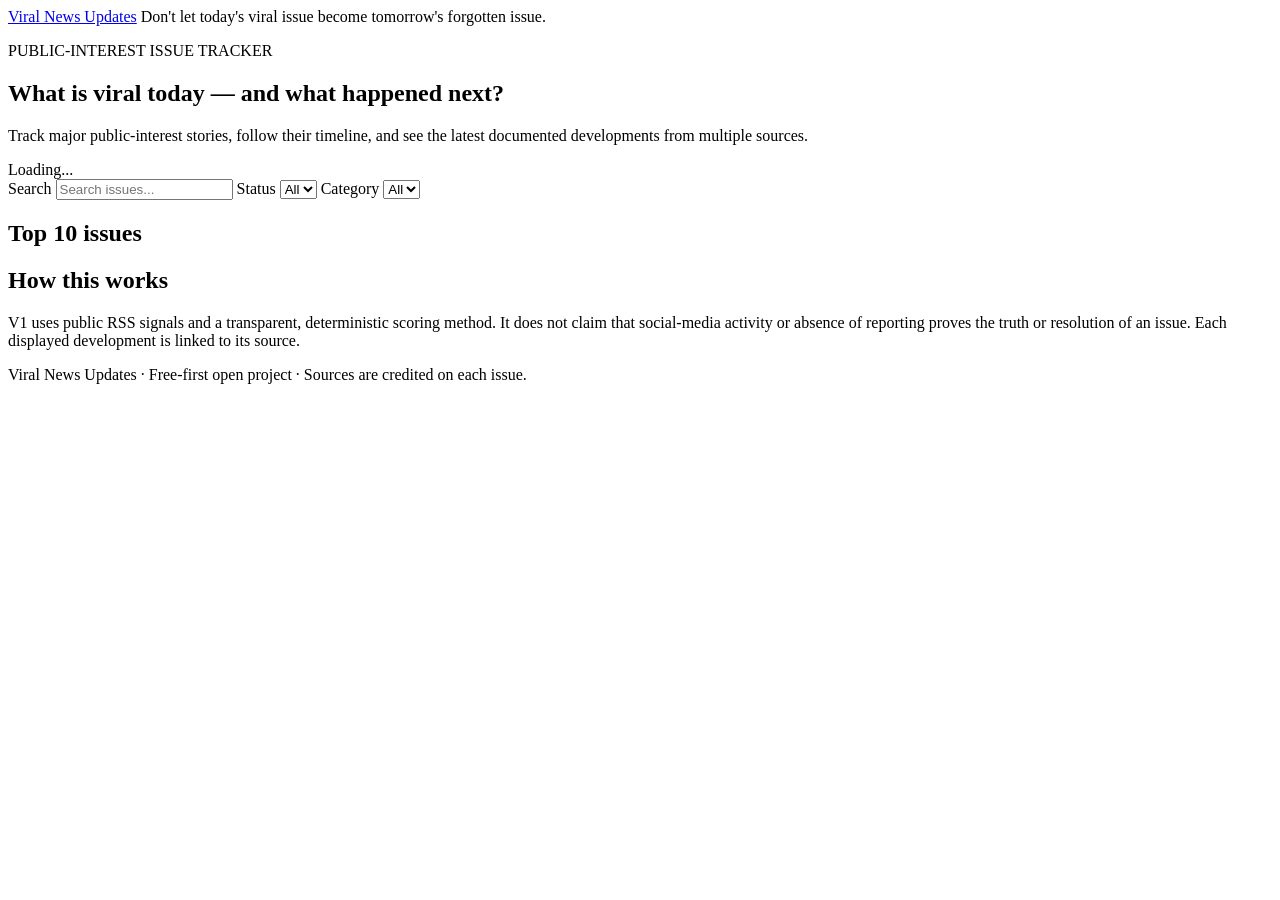
==== index.html @ a694a7da "feat: add free-first V1 index.html" ====
<!doctype html>
<html lang="en">
<head>
  <meta charset="utf-8">
  <meta name="viewport" content="width=device-width, initial-scale=1">
  <meta name="description" content="Viral News Updates — follow important stories beyond the viral moment.">
  <title>Viral News Updates</title>
  <link rel="stylesheet" href="styles.css">
</head>
<body>
  <header class="site-header">
    <div class="container header-inner">
      <a class="brand" href="./">Viral News Updates</a>
      <span class="tagline">Don't let today's viral issue become tomorrow's forgotten issue.</span>
    </div>
  </header>

  <main class="container">
    <section class="hero">
      <div>
        <p class="eyebrow">PUBLIC-INTEREST ISSUE TRACKER</p>
        <h1>What is viral today — and what happened next?</h1>
        <p class="hero-copy">Track major public-interest stories, follow their timeline, and see the latest documented developments from multiple sources.</p>
      </div>
      <div class="last-updated" id="last-updated">Loading...</div>
    </section>

    <section class="controls">
      <label>
        <span>Search</span>
        <input id="search" type="search" placeholder="Search issues...">
      </label>
      <label>
        <span>Status</span>
        <select id="status"><option value="">All</option></select>
      </label>
      <label>
        <span>Category</span>
        <select id="category"><option value="">All</option></select>
      </label>
    </section>

    <section>
      <div class="section-heading">
        <h2>Top 10 issues</h2>
        <span id="count"></span>
      </div>
      <div id="issues" class="issue-grid"></div>
    </section>

    <section class="method">
      <h2>How this works</h2>
      <p>V1 uses public RSS signals and a transparent, deterministic scoring method. It does not claim that social-media activity or absence of reporting proves the truth or resolution of an issue. Each displayed development is linked to its source.</p>
    </section>
  </main>

  <footer class="footer">
    <div class="container">Viral News Updates · Free-first open project · Sources are credited on each issue.</div>
  </footer>

  <script src="app.js"></script>
</body>
</html>
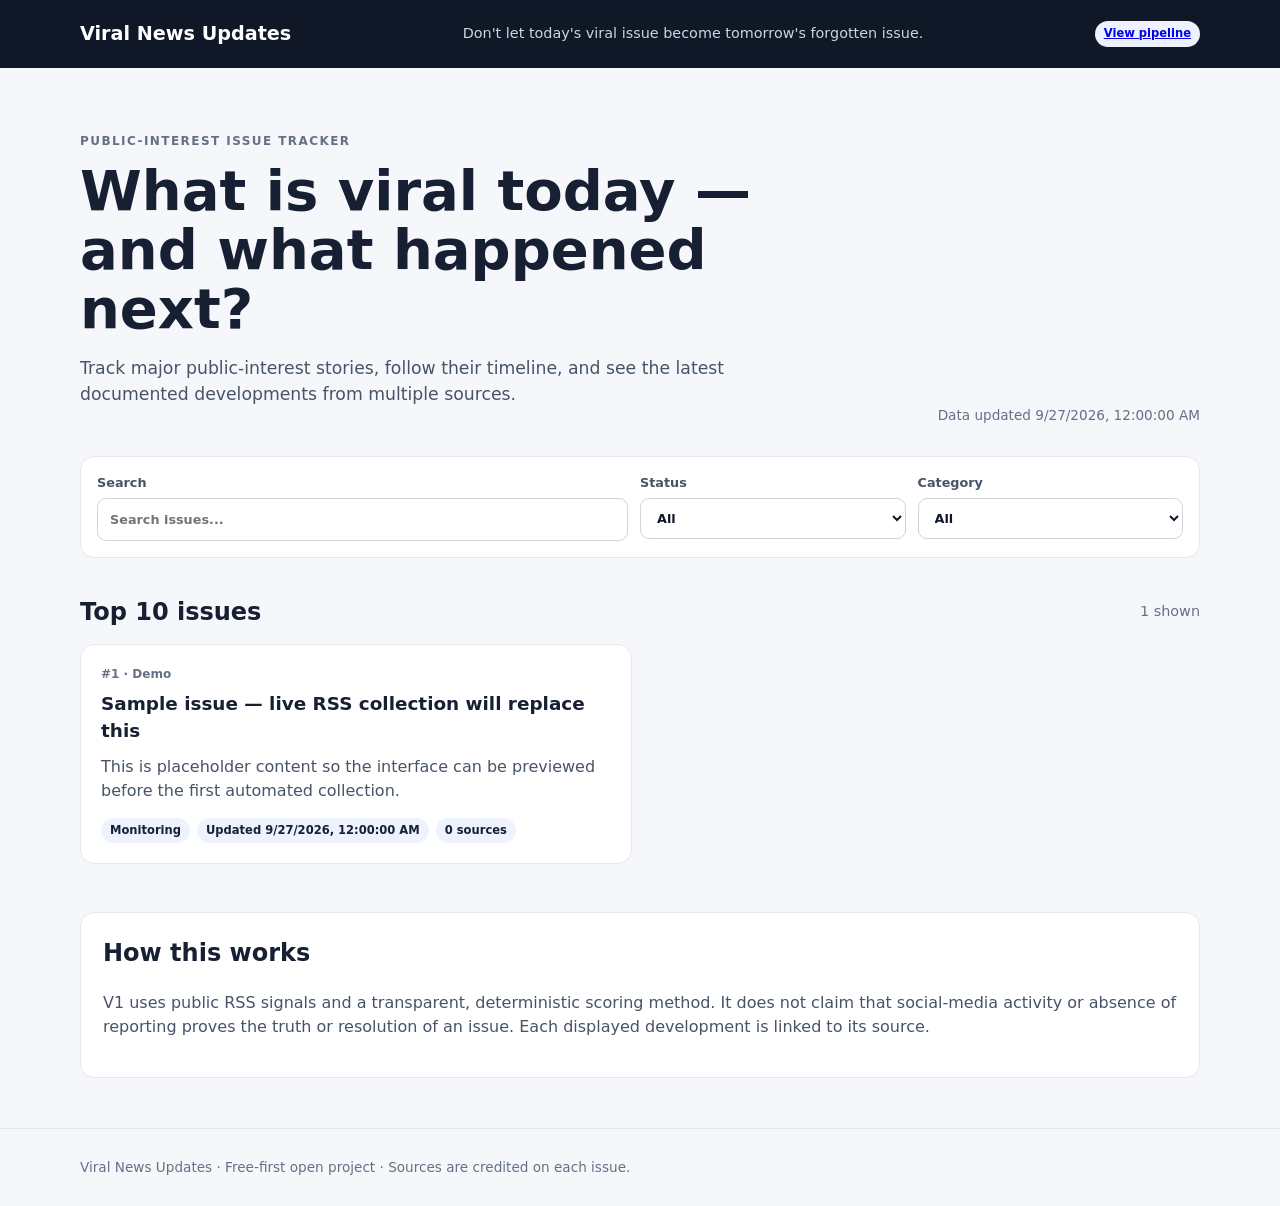
==== commit 00ac7e41: "feat: link public pipeline page" ====
--- a/index.html
+++ b/index.html
@@ -11,7 +11,7 @@
   <header class="site-header">
     <div class="container header-inner">
       <a class="brand" href="./">Viral News Updates</a>
-      <span class="tagline">Don't let today's viral issue become tomorrow's forgotten issue.</span>
+      <span class="tagline">Don't let today's viral issue become tomorrow's forgotten issue.</span><a class="pill" href="pipeline.html">View pipeline</a>
     </div>
   </header>
 
--- a/styles.css
+++ b/styles.css
@@ -0,0 +1,2 @@
+:root{font-family:Inter,system-ui,-apple-system,BlinkMacSystemFont,"Segoe UI",sans-serif;color:#172033;background:#f6f7fb;line-height:1.5}
+*{box-sizing:border-box}body{margin:0}.container{width:min(1120px,92%);margin:auto}.site-header{background:#101828;color:#fff}.header-inner{min-height:68px;display:flex;align-items:center;justify-content:space-between;gap:20px}.brand{color:#fff;text-decoration:none;font-size:1.2rem;font-weight:800}.tagline{font-size:.9rem;color:#cbd5e1}.hero{padding:52px 0 30px;display:flex;justify-content:space-between;gap:30px}.eyebrow{font-size:.75rem;font-weight:800;letter-spacing:.12em;color:#667085}.hero h1{font-size:clamp(2rem,5vw,3.5rem);line-height:1.05;max-width:760px;margin:8px 0 18px}.hero-copy{max-width:720px;color:#475467;font-size:1.08rem}.last-updated{align-self:flex-end;white-space:nowrap;color:#667085;font-size:.85rem}.controls{background:#fff;border:1px solid #e4e7ec;border-radius:14px;padding:16px;display:grid;grid-template-columns:2fr 1fr 1fr;gap:12px;margin-bottom:36px}.controls label{display:flex;flex-direction:column;gap:6px;font-size:.8rem;font-weight:700;color:#475467}.controls input,.controls select{padding:11px 12px;border:1px solid #d0d5dd;border-radius:9px;background:#fff;font:inherit;color:#101828}.section-heading{display:flex;justify-content:space-between;align-items:center;margin-bottom:14px}.section-heading h2{margin:0}.section-heading span{color:#667085;font-size:.9rem}.issue-grid{display:grid;grid-template-columns:repeat(2,1fr);gap:16px}.card{background:#fff;border:1px solid #e4e7ec;border-radius:14px;padding:20px;text-decoration:none;color:inherit;transition:transform .12s ease,box-shadow .12s ease}.card:hover{transform:translateY(-2px);box-shadow:0 8px 24px rgba(16,24,40,.08)}.rank{font-size:.75rem;color:#667085;font-weight:800}.card h3{margin:7px 0 10px;font-size:1.15rem}.card p{color:#475467;margin:0 0 15px}.meta{display:flex;flex-wrap:wrap;gap:7px}.pill{border-radius:999px;background:#eef2ff;padding:4px 9px;font-size:.72rem;font-weight:700}.method{margin:48px 0;padding:22px;background:#fff;border:1px solid #e4e7ec;border-radius:14px;color:#475467}.method h2{margin-top:0;color:#172033}.footer{margin-top:50px;padding:28px 0;border-top:1px solid #e4e7ec;color:#667085;font-size:.85rem}@media(max-width:720px){.hero{display:block}.last-updated{margin-top:15px}.controls,.issue-grid{grid-template-columns:1fr}.tagline{display:none}}
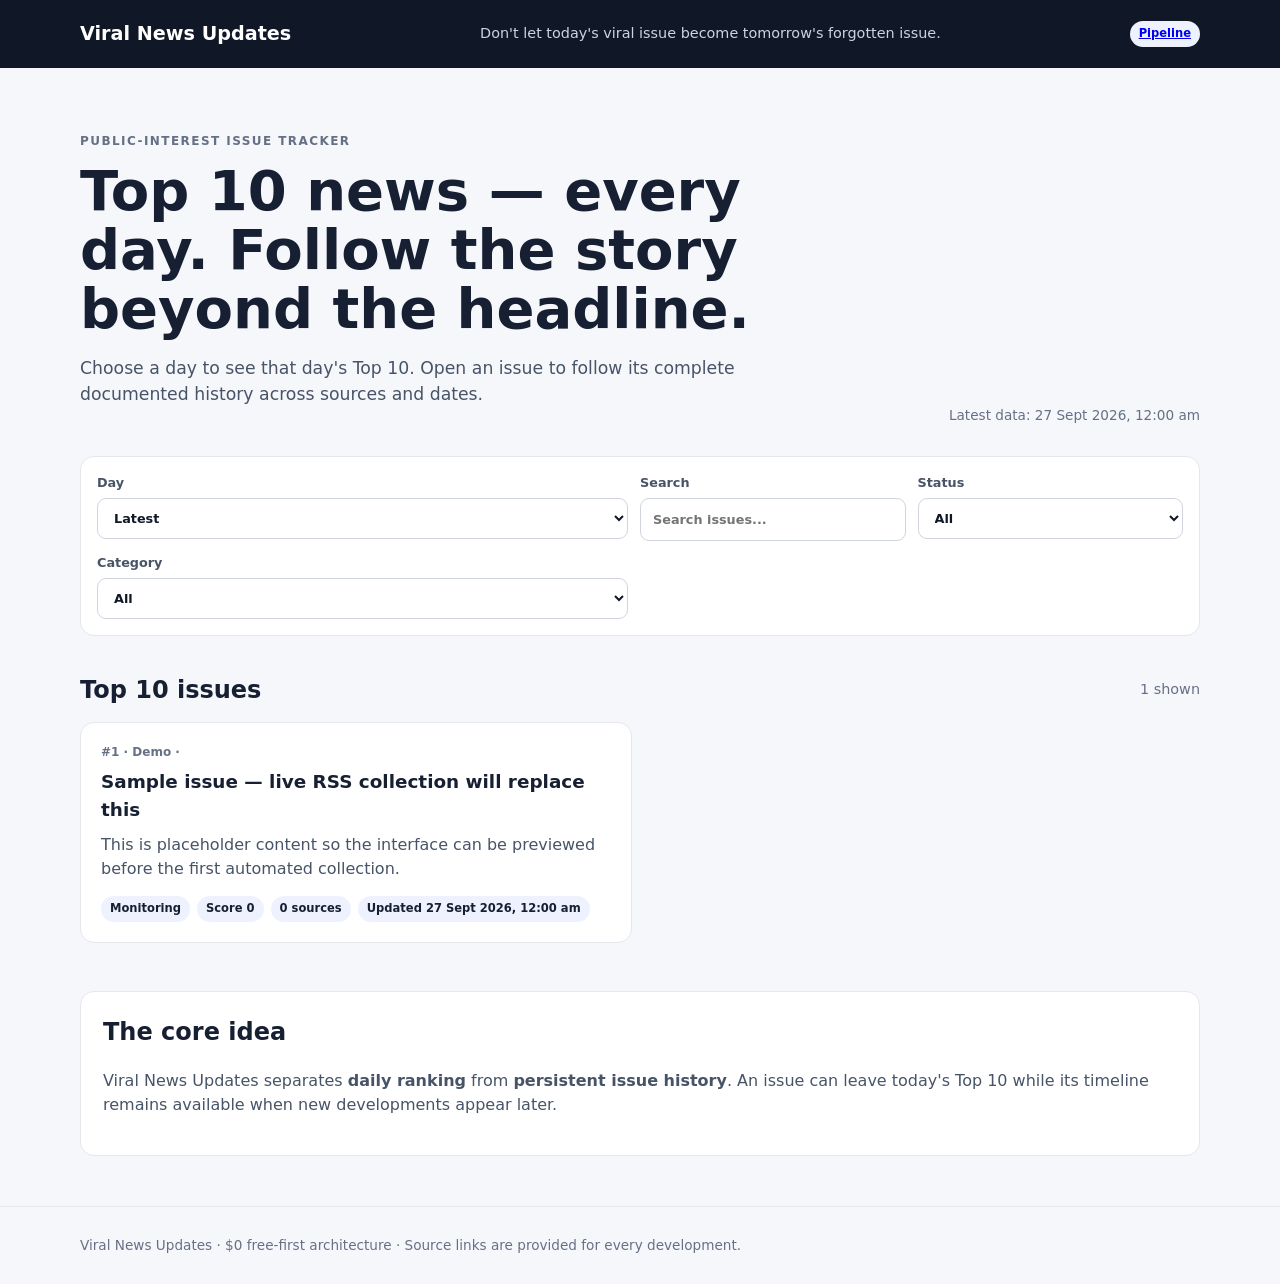
==== commit d46b74d8: "feat: redesign homepage for daily Top 10" ====
--- a/index.html
+++ b/index.html
@@ -1,63 +1 @@
-<!doctype html>
-<html lang="en">
-<head>
-  <meta charset="utf-8">
-  <meta name="viewport" content="width=device-width, initial-scale=1">
-  <meta name="description" content="Viral News Updates — follow important stories beyond the viral moment.">
-  <title>Viral News Updates</title>
-  <link rel="stylesheet" href="styles.css">
-</head>
-<body>
-  <header class="site-header">
-    <div class="container header-inner">
-      <a class="brand" href="./">Viral News Updates</a>
-      <span class="tagline">Don't let today's viral issue become tomorrow's forgotten issue.</span><a class="pill" href="pipeline.html">View pipeline</a>
-    </div>
-  </header>
-
-  <main class="container">
-    <section class="hero">
-      <div>
-        <p class="eyebrow">PUBLIC-INTEREST ISSUE TRACKER</p>
-        <h1>What is viral today — and what happened next?</h1>
-        <p class="hero-copy">Track major public-interest stories, follow their timeline, and see the latest documented developments from multiple sources.</p>
-      </div>
-      <div class="last-updated" id="last-updated">Loading...</div>
-    </section>
-
-    <section class="controls">
-      <label>
-        <span>Search</span>
-        <input id="search" type="search" placeholder="Search issues...">
-      </label>
-      <label>
-        <span>Status</span>
-        <select id="status"><option value="">All</option></select>
-      </label>
-      <label>
-        <span>Category</span>
-        <select id="category"><option value="">All</option></select>
-      </label>
-    </section>
-
-    <section>
-      <div class="section-heading">
-        <h2>Top 10 issues</h2>
-        <span id="count"></span>
-      </div>
-      <div id="issues" class="issue-grid"></div>
-    </section>
-
-    <section class="method">
-      <h2>How this works</h2>
-      <p>V1 uses public RSS signals and a transparent, deterministic scoring method. It does not claim that social-media activity or absence of reporting proves the truth or resolution of an issue. Each displayed development is linked to its source.</p>
-    </section>
-  </main>
-
-  <footer class="footer">
-    <div class="container">Viral News Updates · Free-first open project · Sources are credited on each issue.</div>
-  </footer>
-
-  <script src="app.js"></script>
-</body>
-</html>
+<!doctype html><html lang="en"><head><meta charset="utf-8"><meta name="viewport" content="width=device-width,initial-scale=1"><meta name="description" content="Viral News Updates"><title>Viral News Updates</title><link rel="stylesheet" href="styles.css"></head><body><header class="site-header"><div class="container header-inner"><a class="brand" href="./">Viral News Updates</a><span class="tagline">Don't let today's viral issue become tomorrow's forgotten issue.</span><a class="pill" href="pipeline.html">Pipeline</a></div></header><main class="container"><section class="hero"><div><p class="eyebrow">PUBLIC-INTEREST ISSUE TRACKER</p><h1>Top 10 news — every day. Follow the story beyond the headline.</h1><p class="hero-copy">Choose a day to see that day's Top 10. Open an issue to follow its complete documented history across sources and dates.</p></div><div class="last-updated" id="last-updated">Loading...</div></section><section class="controls"><label><span>Day</span><select id="day"><option value="">Latest</option></select></label><label><span>Search</span><input id="search" type="search" placeholder="Search issues..."></label><label><span>Status</span><select id="status"><option value="">All</option></select></label><label><span>Category</span><select id="category"><option value="">All</option></select></label></section><section><div class="section-heading"><h2>Top 10 issues</h2><span id="count"></span></div><div id="issues" class="issue-grid"></div></section><section class="method"><h2>The core idea</h2><p>Viral News Updates separates <strong>daily ranking</strong> from <strong>persistent issue history</strong>. An issue can leave today's Top 10 while its timeline remains available when new developments appear later.</p></section></main><footer class="footer"><div class="container">Viral News Updates · $0 free-first architecture · Source links are provided for every development.</div></footer><script src="app.js"></script></body></html>
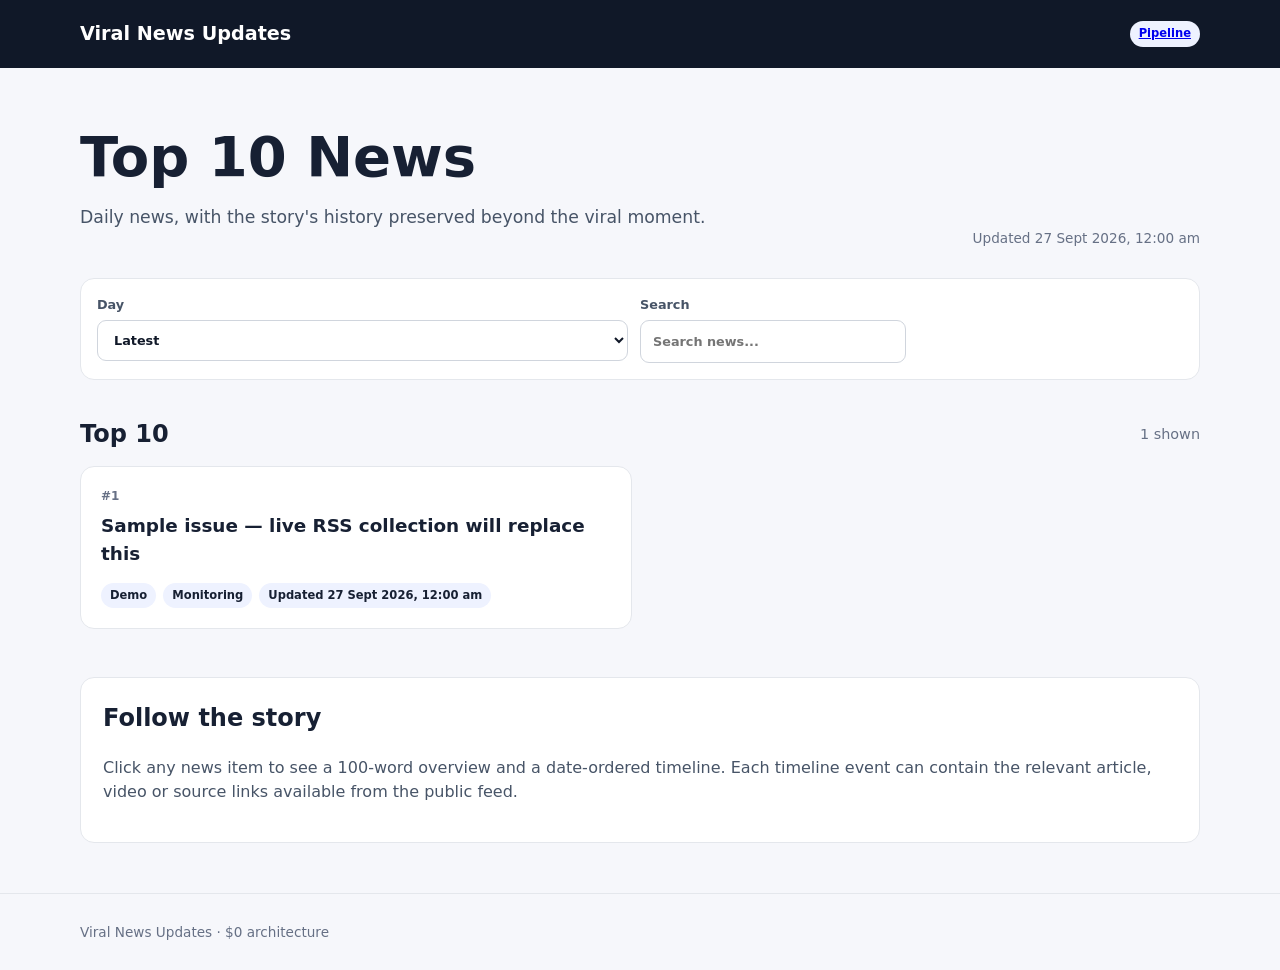
==== commit 36d8f031: "feat: simplify homepage around daily Top 10" ====
--- a/index.html
+++ b/index.html
@@ -1 +1 @@
-<!doctype html><html lang="en"><head><meta charset="utf-8"><meta name="viewport" content="width=device-width,initial-scale=1"><meta name="description" content="Viral News Updates"><title>Viral News Updates</title><link rel="stylesheet" href="styles.css"></head><body><header class="site-header"><div class="container header-inner"><a class="brand" href="./">Viral News Updates</a><span class="tagline">Don't let today's viral issue become tomorrow's forgotten issue.</span><a class="pill" href="pipeline.html">Pipeline</a></div></header><main class="container"><section class="hero"><div><p class="eyebrow">PUBLIC-INTEREST ISSUE TRACKER</p><h1>Top 10 news — every day. Follow the story beyond the headline.</h1><p class="hero-copy">Choose a day to see that day's Top 10. Open an issue to follow its complete documented history across sources and dates.</p></div><div class="last-updated" id="last-updated">Loading...</div></section><section class="controls"><label><span>Day</span><select id="day"><option value="">Latest</option></select></label><label><span>Search</span><input id="search" type="search" placeholder="Search issues..."></label><label><span>Status</span><select id="status"><option value="">All</option></select></label><label><span>Category</span><select id="category"><option value="">All</option></select></label></section><section><div class="section-heading"><h2>Top 10 issues</h2><span id="count"></span></div><div id="issues" class="issue-grid"></div></section><section class="method"><h2>The core idea</h2><p>Viral News Updates separates <strong>daily ranking</strong> from <strong>persistent issue history</strong>. An issue can leave today's Top 10 while its timeline remains available when new developments appear later.</p></section></main><footer class="footer"><div class="container">Viral News Updates · $0 free-first architecture · Source links are provided for every development.</div></footer><script src="app.js"></script></body></html>+<!doctype html><html lang="en"><head><meta charset="utf-8"><meta name="viewport" content="width=device-width,initial-scale=1"><title>Viral News Updates</title><link rel="stylesheet" href="styles.css"></head><body><header class="site-header"><div class="container header-inner"><a class="brand" href="./">Viral News Updates</a><a class="pill" href="pipeline.html">Pipeline</a></div></header><main class="container"><section class="hero"><div><h1>Top 10 News</h1><p class="hero-copy">Daily news, with the story's history preserved beyond the viral moment.</p></div><div class="last-updated" id="last-updated">Loading...</div></section><section class="controls"><label><span>Day</span><select id="day"><option value="">Latest</option></select></label><label><span>Search</span><input id="search" type="search" placeholder="Search news..."></label></section><section><div class="section-heading"><h2>Top 10</h2><span id="count"></span></div><div id="issues" class="issue-grid"></div></section><section class="method"><h2>Follow the story</h2><p>Click any news item to see a 100-word overview and a date-ordered timeline. Each timeline event can contain the relevant article, video or source links available from the public feed.</p></section></main><footer class="footer"><div class="container">Viral News Updates · $0 architecture</div></footer><script src="app.js"></script></body></html>
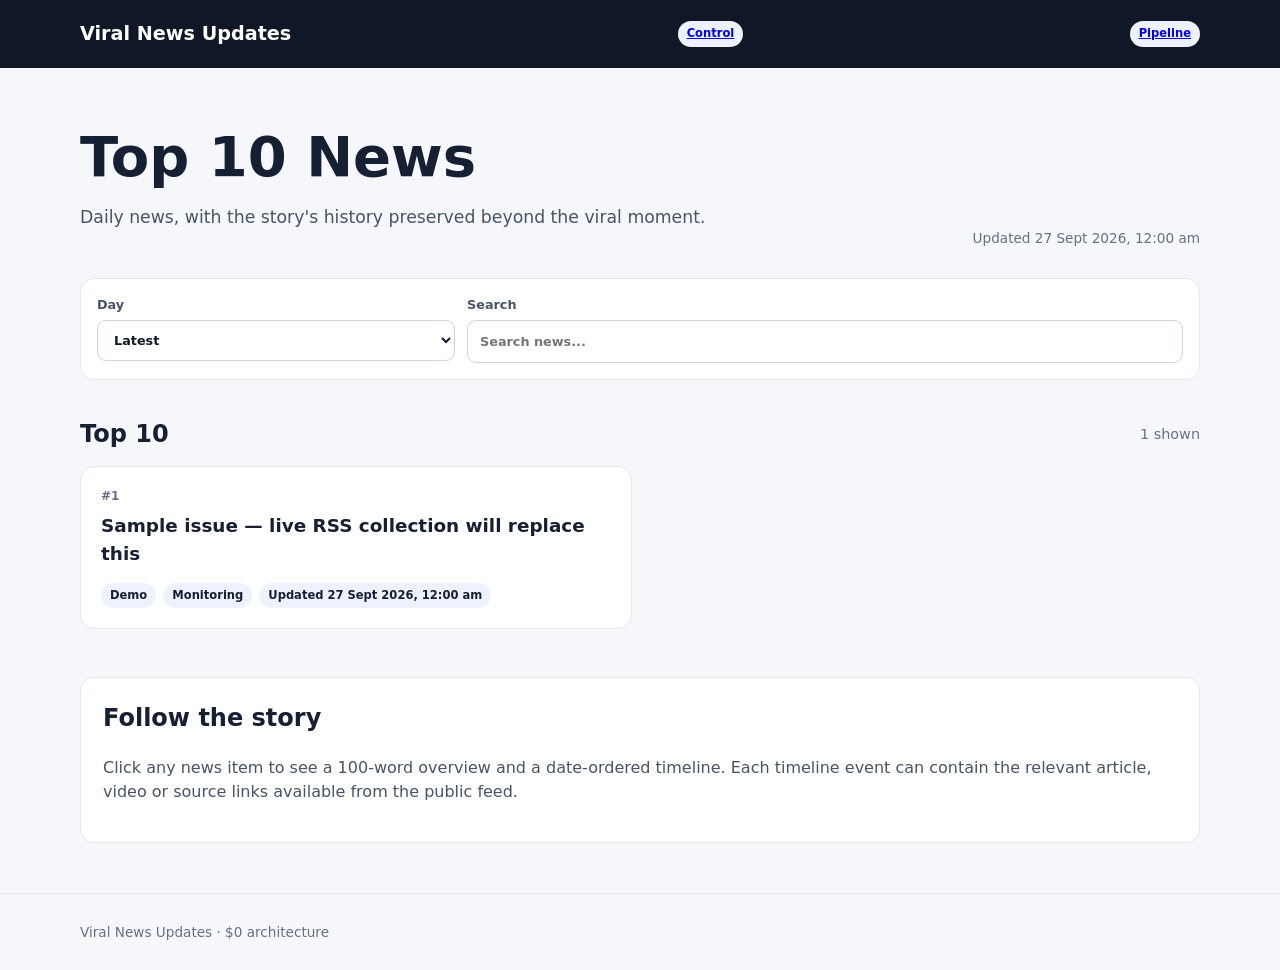
==== commit 38b9f737: "feat: link pipeline control center" ====
--- a/index.html
+++ b/index.html
@@ -1 +1 @@
-<!doctype html><html lang="en"><head><meta charset="utf-8"><meta name="viewport" content="width=device-width,initial-scale=1"><title>Viral News Updates</title><link rel="stylesheet" href="styles.css"></head><body><header class="site-header"><div class="container header-inner"><a class="brand" href="./">Viral News Updates</a><a class="pill" href="pipeline.html">Pipeline</a></div></header><main class="container"><section class="hero"><div><h1>Top 10 News</h1><p class="hero-copy">Daily news, with the story's history preserved beyond the viral moment.</p></div><div class="last-updated" id="last-updated">Loading...</div></section><section class="controls"><label><span>Day</span><select id="day"><option value="">Latest</option></select></label><label><span>Search</span><input id="search" type="search" placeholder="Search news..."></label></section><section><div class="section-heading"><h2>Top 10</h2><span id="count"></span></div><div id="issues" class="issue-grid"></div></section><section class="method"><h2>Follow the story</h2><p>Click any news item to see a 100-word overview and a date-ordered timeline. Each timeline event can contain the relevant article, video or source links available from the public feed.</p></section></main><footer class="footer"><div class="container">Viral News Updates · $0 architecture</div></footer><script src="app.js"></script></body></html>+<!doctype html><html lang="en"><head><meta charset="utf-8"><meta name="viewport" content="width=device-width,initial-scale=1"><title>Viral News Updates</title><link rel="stylesheet" href="styles.css"></head><body><header class="site-header"><div class="container header-inner"><a class="brand" href="./">Viral News Updates</a><a class="pill" href="control.html">Control</a><a class="pill" href="pipeline.html">Pipeline</a></div></header><main class="container"><section class="hero"><div><h1>Top 10 News</h1><p class="hero-copy">Daily news, with the story's history preserved beyond the viral moment.</p></div><div class="last-updated" id="last-updated">Loading...</div></section><section class="controls"><label><span>Day</span><select id="day"><option value="">Latest</option></select></label><label><span>Search</span><input id="search" type="search" placeholder="Search news..."></label></section><section><div class="section-heading"><h2>Top 10</h2><span id="count"></span></div><div id="issues" class="issue-grid"></div></section><section class="method"><h2>Follow the story</h2><p>Click any news item to see a 100-word overview and a date-ordered timeline. Each timeline event can contain the relevant article, video or source links available from the public feed.</p></section></main><footer class="footer"><div class="container">Viral News Updates · $0 architecture</div></footer><script src="app.js"></script></body></html>
--- a/styles.css
+++ b/styles.css
@@ -1,2 +1,2 @@
 :root{font-family:Inter,system-ui,-apple-system,BlinkMacSystemFont,"Segoe UI",sans-serif;color:#172033;background:#f6f7fb;line-height:1.5}
-*{box-sizing:border-box}body{margin:0}.container{width:min(1120px,92%);margin:auto}.site-header{background:#101828;color:#fff}.header-inner{min-height:68px;display:flex;align-items:center;justify-content:space-between;gap:20px}.brand{color:#fff;text-decoration:none;font-size:1.2rem;font-weight:800}.tagline{font-size:.9rem;color:#cbd5e1}.hero{padding:52px 0 30px;display:flex;justify-content:space-between;gap:30px}.eyebrow{font-size:.75rem;font-weight:800;letter-spacing:.12em;color:#667085}.hero h1{font-size:clamp(2rem,5vw,3.5rem);line-height:1.05;max-width:760px;margin:8px 0 18px}.hero-copy{max-width:720px;color:#475467;font-size:1.08rem}.last-updated{align-self:flex-end;white-space:nowrap;color:#667085;font-size:.85rem}.controls{background:#fff;border:1px solid #e4e7ec;border-radius:14px;padding:16px;display:grid;grid-template-columns:2fr 1fr 1fr;gap:12px;margin-bottom:36px}.controls label{display:flex;flex-direction:column;gap:6px;font-size:.8rem;font-weight:700;color:#475467}.controls input,.controls select{padding:11px 12px;border:1px solid #d0d5dd;border-radius:9px;background:#fff;font:inherit;color:#101828}.section-heading{display:flex;justify-content:space-between;align-items:center;margin-bottom:14px}.section-heading h2{margin:0}.section-heading span{color:#667085;font-size:.9rem}.issue-grid{display:grid;grid-template-columns:repeat(2,1fr);gap:16px}.card{background:#fff;border:1px solid #e4e7ec;border-radius:14px;padding:20px;text-decoration:none;color:inherit;transition:transform .12s ease,box-shadow .12s ease}.card:hover{transform:translateY(-2px);box-shadow:0 8px 24px rgba(16,24,40,.08)}.rank{font-size:.75rem;color:#667085;font-weight:800}.card h3{margin:7px 0 10px;font-size:1.15rem}.card p{color:#475467;margin:0 0 15px}.meta{display:flex;flex-wrap:wrap;gap:7px}.pill{border-radius:999px;background:#eef2ff;padding:4px 9px;font-size:.72rem;font-weight:700}.method{margin:48px 0;padding:22px;background:#fff;border:1px solid #e4e7ec;border-radius:14px;color:#475467}.method h2{margin-top:0;color:#172033}.footer{margin-top:50px;padding:28px 0;border-top:1px solid #e4e7ec;color:#667085;font-size:.85rem}@media(max-width:720px){.hero{display:block}.last-updated{margin-top:15px}.controls,.issue-grid{grid-template-columns:1fr}.tagline{display:none}}
+*{box-sizing:border-box}body{margin:0}.container{width:min(1120px,92%);margin:auto}.site-header{background:#101828;color:#fff}.header-inner{min-height:68px;display:flex;align-items:center;justify-content:space-between;gap:20px}.brand{color:#fff;text-decoration:none;font-size:1.2rem;font-weight:800}.tagline{font-size:.9rem;color:#cbd5e1}.hero{padding:52px 0 30px;display:flex;justify-content:space-between;gap:30px}.eyebrow{font-size:.75rem;font-weight:800;letter-spacing:.12em;color:#667085}.hero h1{font-size:clamp(2rem,5vw,3.5rem);line-height:1.05;max-width:760px;margin:8px 0 18px}.hero-copy{max-width:720px;color:#475467;font-size:1.08rem}.last-updated{align-self:flex-end;white-space:nowrap;color:#667085;font-size:.85rem}.controls{background:#fff;border:1px solid #e4e7ec;border-radius:14px;padding:16px;display:grid;grid-template-columns:1fr 2fr;gap:12px;margin-bottom:36px}.controls label{display:flex;flex-direction:column;gap:6px;font-size:.8rem;font-weight:700;color:#475467}.controls input,.controls select{padding:11px 12px;border:1px solid #d0d5dd;border-radius:9px;background:#fff;font:inherit;color:#101828}.section-heading{display:flex;justify-content:space-between;align-items:center;margin-bottom:14px}.section-heading h2{margin:0}.section-heading span{color:#667085;font-size:.9rem}.issue-grid{display:grid;grid-template-columns:repeat(2,1fr);gap:16px}.card{background:#fff;border:1px solid #e4e7ec;border-radius:14px;padding:20px;text-decoration:none;color:inherit;transition:transform .12s ease,box-shadow .12s ease}.card:hover{transform:translateY(-2px);box-shadow:0 8px 24px rgba(16,24,40,.08)}.rank{font-size:.75rem;color:#667085;font-weight:800}.card h3{margin:7px 0 10px;font-size:1.15rem}.card p{color:#475467;margin:0 0 15px}.meta{display:flex;flex-wrap:wrap;gap:7px}.pill{border-radius:999px;background:#eef2ff;padding:4px 9px;font-size:.72rem;font-weight:700}.method{margin:48px 0;padding:22px;background:#fff;border:1px solid #e4e7ec;border-radius:14px;color:#475467}.method h2{margin-top:0;color:#172033}.footer{margin-top:50px;padding:28px 0;border-top:1px solid #e4e7ec;color:#667085;font-size:.85rem}@media(max-width:720px){.hero{display:block}.last-updated{margin-top:15px}.controls,.issue-grid{grid-template-columns:1fr}.tagline{display:none}}
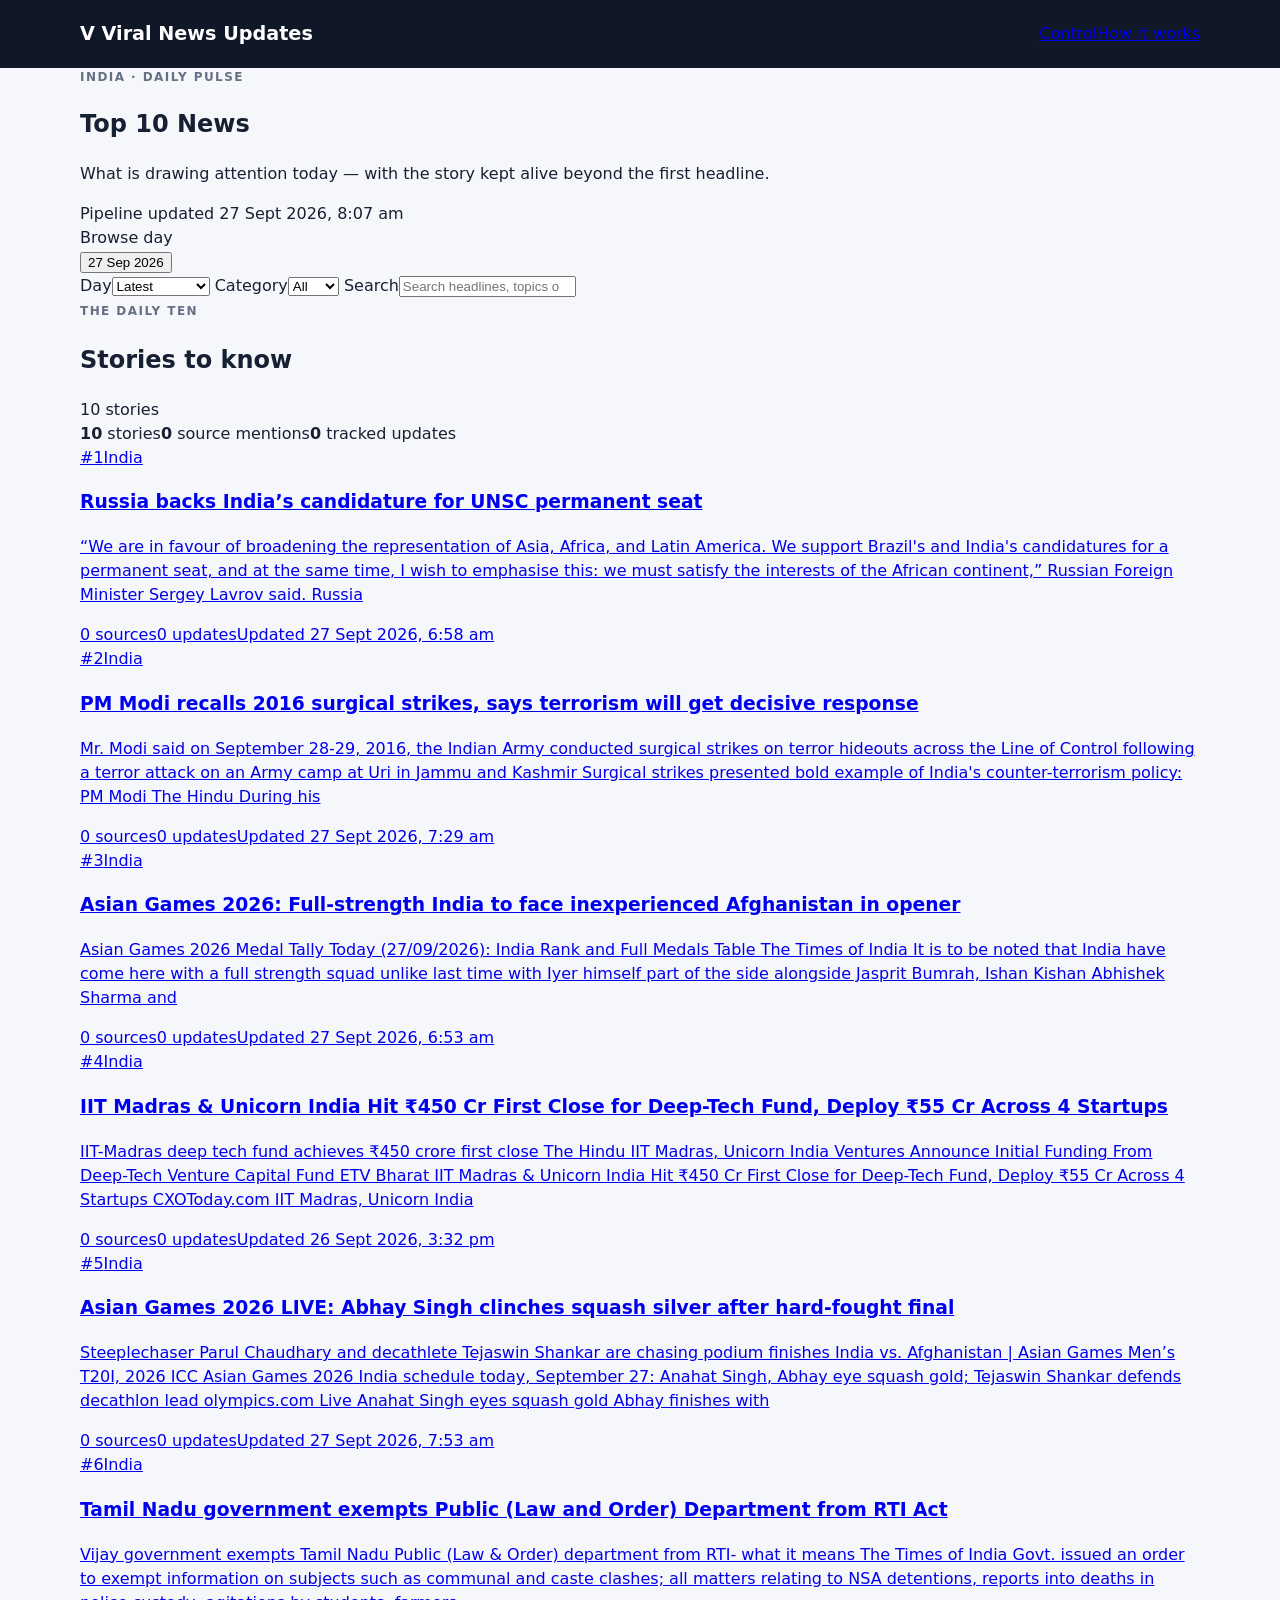
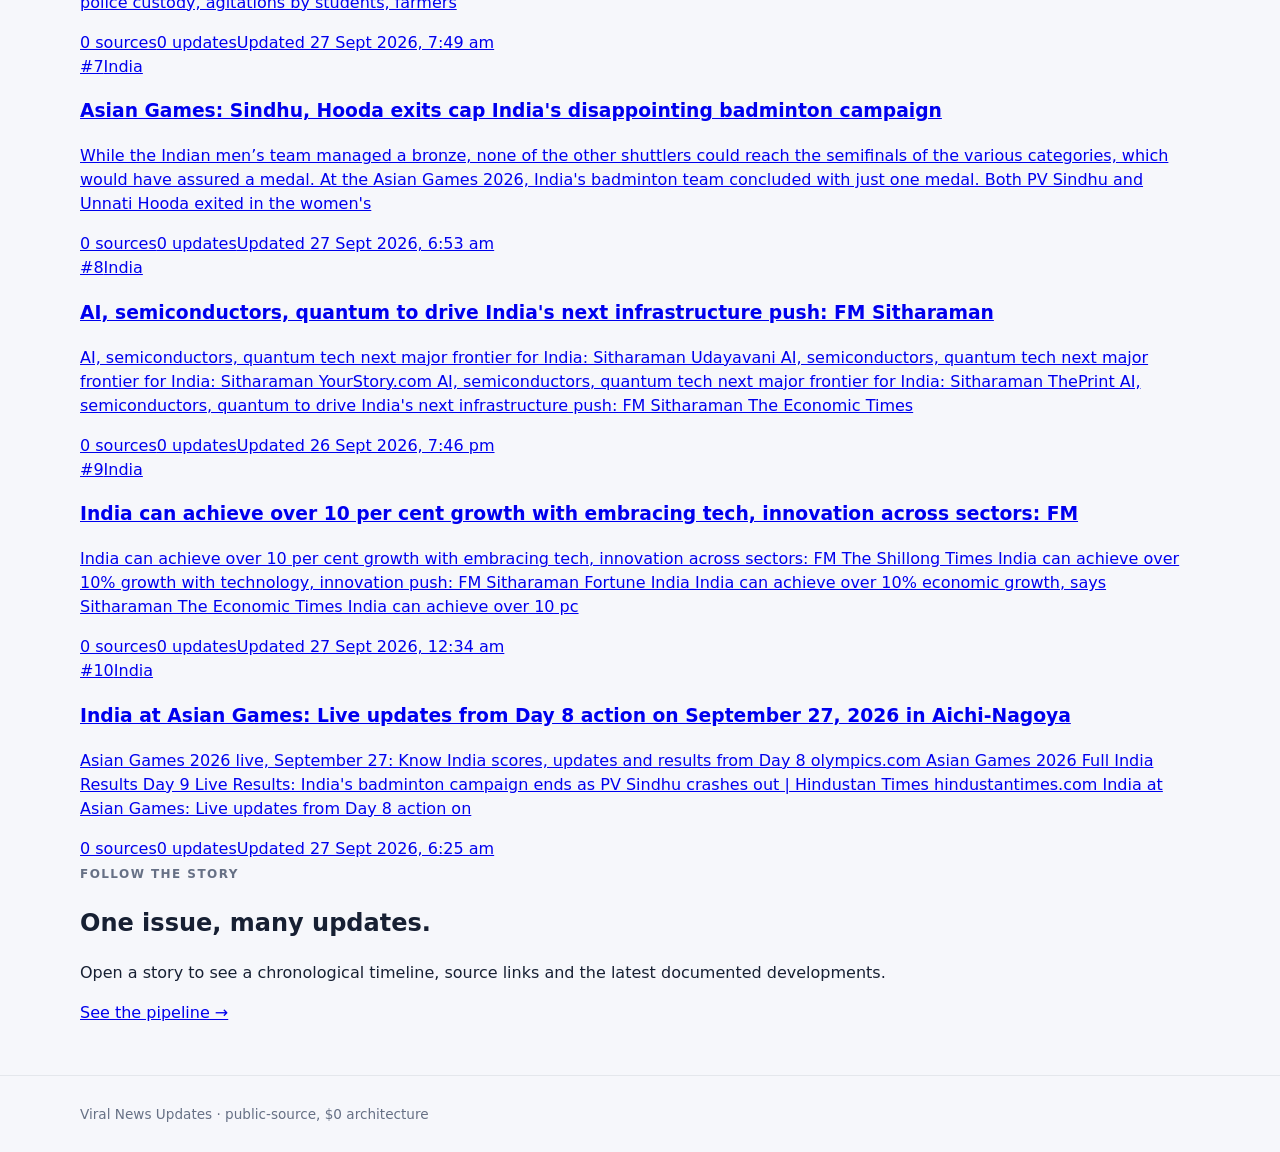
==== commit 243c9fbe: "feat: redesign Top 10 homepage" ====
--- a/index.html
+++ b/index.html
@@ -1 +1,59 @@
-<!doctype html><html lang="en"><head><meta charset="utf-8"><meta name="viewport" content="width=device-width,initial-scale=1"><title>Viral News Updates</title><link rel="stylesheet" href="styles.css"></head><body><header class="site-header"><div class="container header-inner"><a class="brand" href="./">Viral News Updates</a><a class="pill" href="control.html">Control</a><a class="pill" href="pipeline.html">Pipeline</a></div></header><main class="container"><section class="hero"><div><h1>Top 10 News</h1><p class="hero-copy">Daily news, with the story's history preserved beyond the viral moment.</p></div><div class="last-updated" id="last-updated">Loading...</div></section><section class="controls"><label><span>Day</span><select id="day"><option value="">Latest</option></select></label><label><span>Search</span><input id="search" type="search" placeholder="Search news..."></label></section><section><div class="section-heading"><h2>Top 10</h2><span id="count"></span></div><div id="issues" class="issue-grid"></div></section><section class="method"><h2>Follow the story</h2><p>Click any news item to see a 100-word overview and a date-ordered timeline. Each timeline event can contain the relevant article, video or source links available from the public feed.</p></section></main><footer class="footer"><div class="container">Viral News Updates · $0 architecture</div></footer><script src="app.js"></script></body></html>+<!doctype html>
+<html lang="en">
+<head>
+<meta charset="utf-8">
+<meta name="viewport" content="width=device-width,initial-scale=1">
+<title>Viral News Updates</title>
+<link rel="stylesheet" href="styles.css">
+</head>
+<body>
+<header class="site-header">
+  <div class="container header-inner">
+    <a class="brand" href="./"><span class="brand-mark">V</span> Viral News Updates</a>
+    <nav class="nav-links"><a href="control.html">Control</a><a href="pipeline.html">How it works</a></nav>
+  </div>
+</header>
+
+<main class="container">
+  <section class="masthead">
+    <div>
+      <div class="eyebrow">INDIA · DAILY PULSE</div>
+      <h1>Top 10 News</h1>
+      <p>What is drawing attention today — with the story kept alive beyond the first headline.</p>
+    </div>
+    <div class="updated-card"><span class="live-dot"></span><span id="last-updated">Loading...</span></div>
+  </section>
+
+  <section class="date-rail">
+    <div class="rail-label">Browse day</div>
+    <div id="day-chips" class="day-chips"></div>
+  </section>
+
+  <section class="controls-panel">
+    <label><span>Day</span><select id="day"><option value="">Latest</option></select></label>
+    <label><span>Category</span><select id="category"></select></label>
+    <label class="search-field"><span>Search</span><input id="search" type="search" placeholder="Search headlines, topics or categories..."></label>
+  </section>
+
+  <section class="section-head">
+    <div><span class="eyebrow">THE DAILY TEN</span><h2>Stories to know</h2></div>
+    <div id="count" class="count-label"></div>
+  </section>
+
+  <div id="coverage" class="coverage-bar"></div>
+  <section id="issues" class="news-grid"></section>
+
+  <section class="follow-banner">
+    <div>
+      <span class="eyebrow">FOLLOW THE STORY</span>
+      <h2>One issue, many updates.</h2>
+      <p>Open a story to see a chronological timeline, source links and the latest documented developments.</p>
+    </div>
+    <a href="pipeline.html" class="text-link">See the pipeline →</a>
+  </section>
+</main>
+
+<footer class="footer"><div class="container">Viral News Updates · public-source, $0 architecture</div></footer>
+<script src="app.js"></script>
+</body>
+</html>
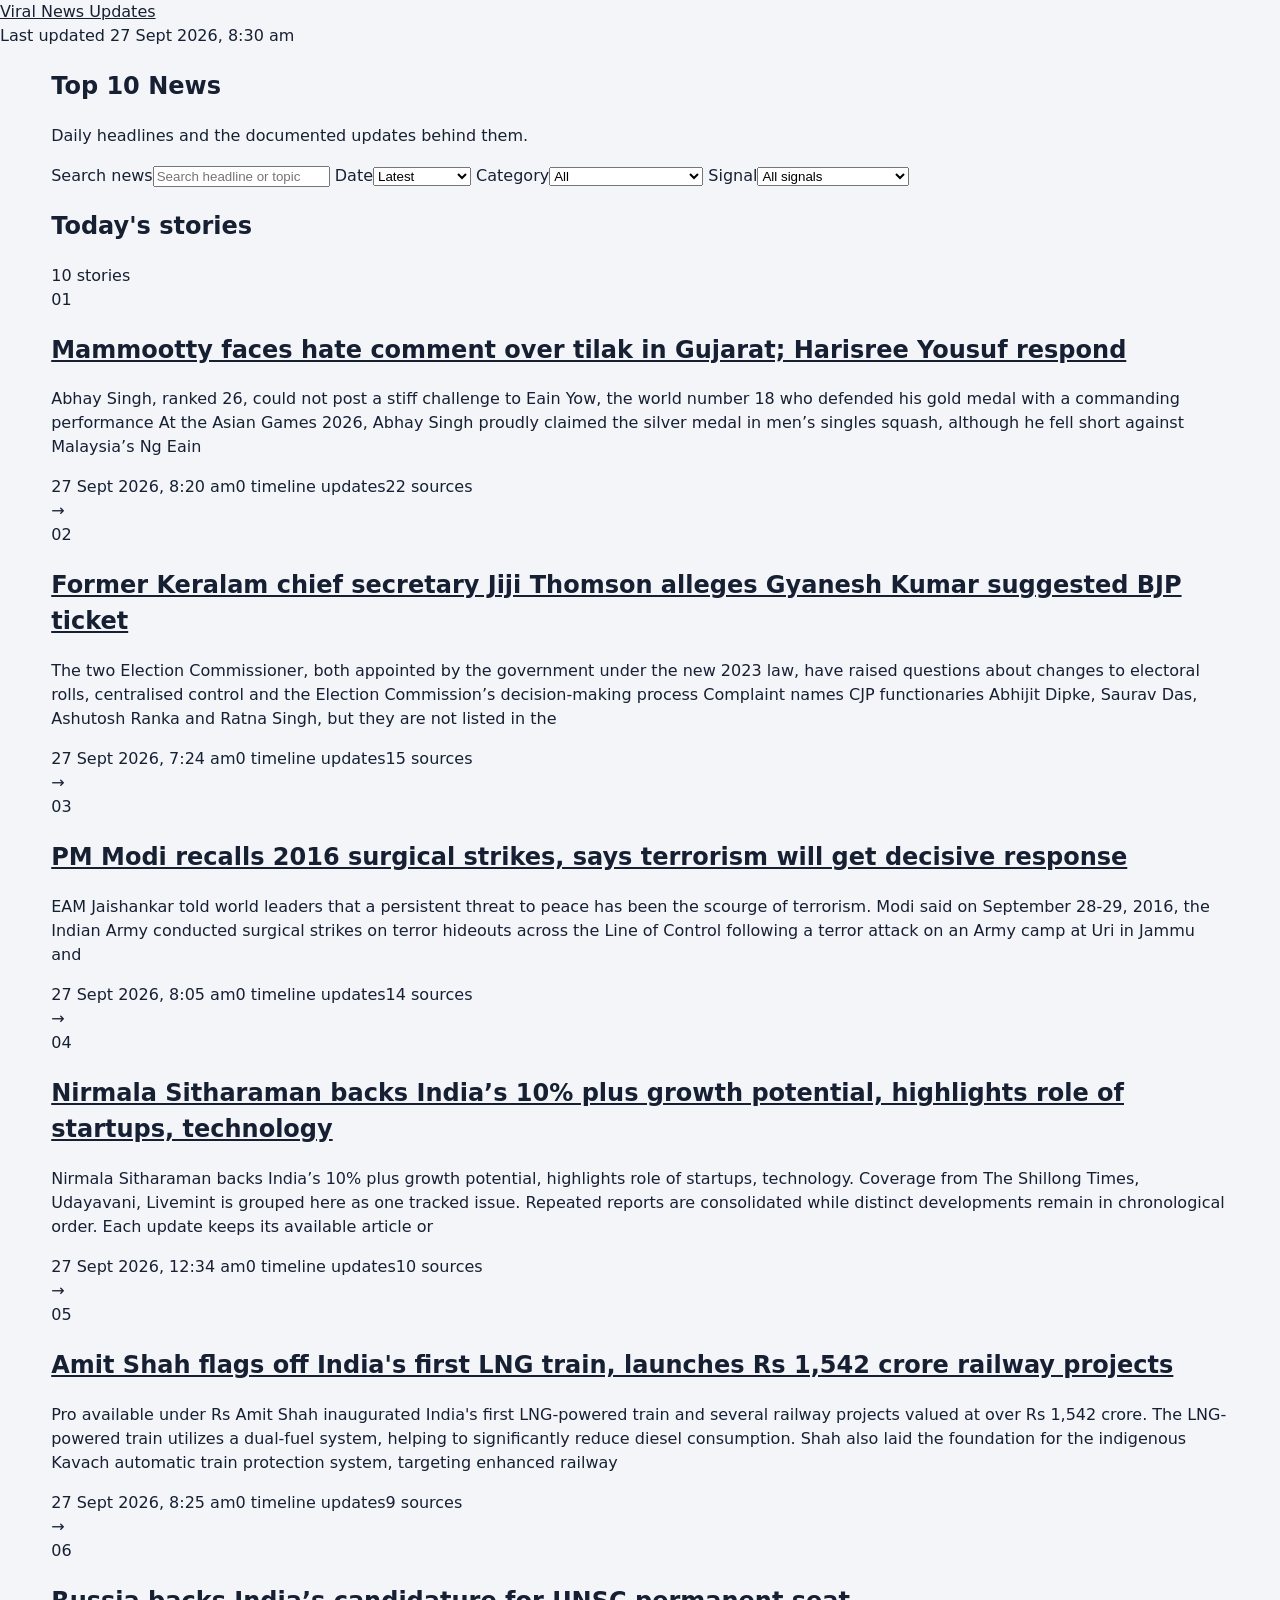
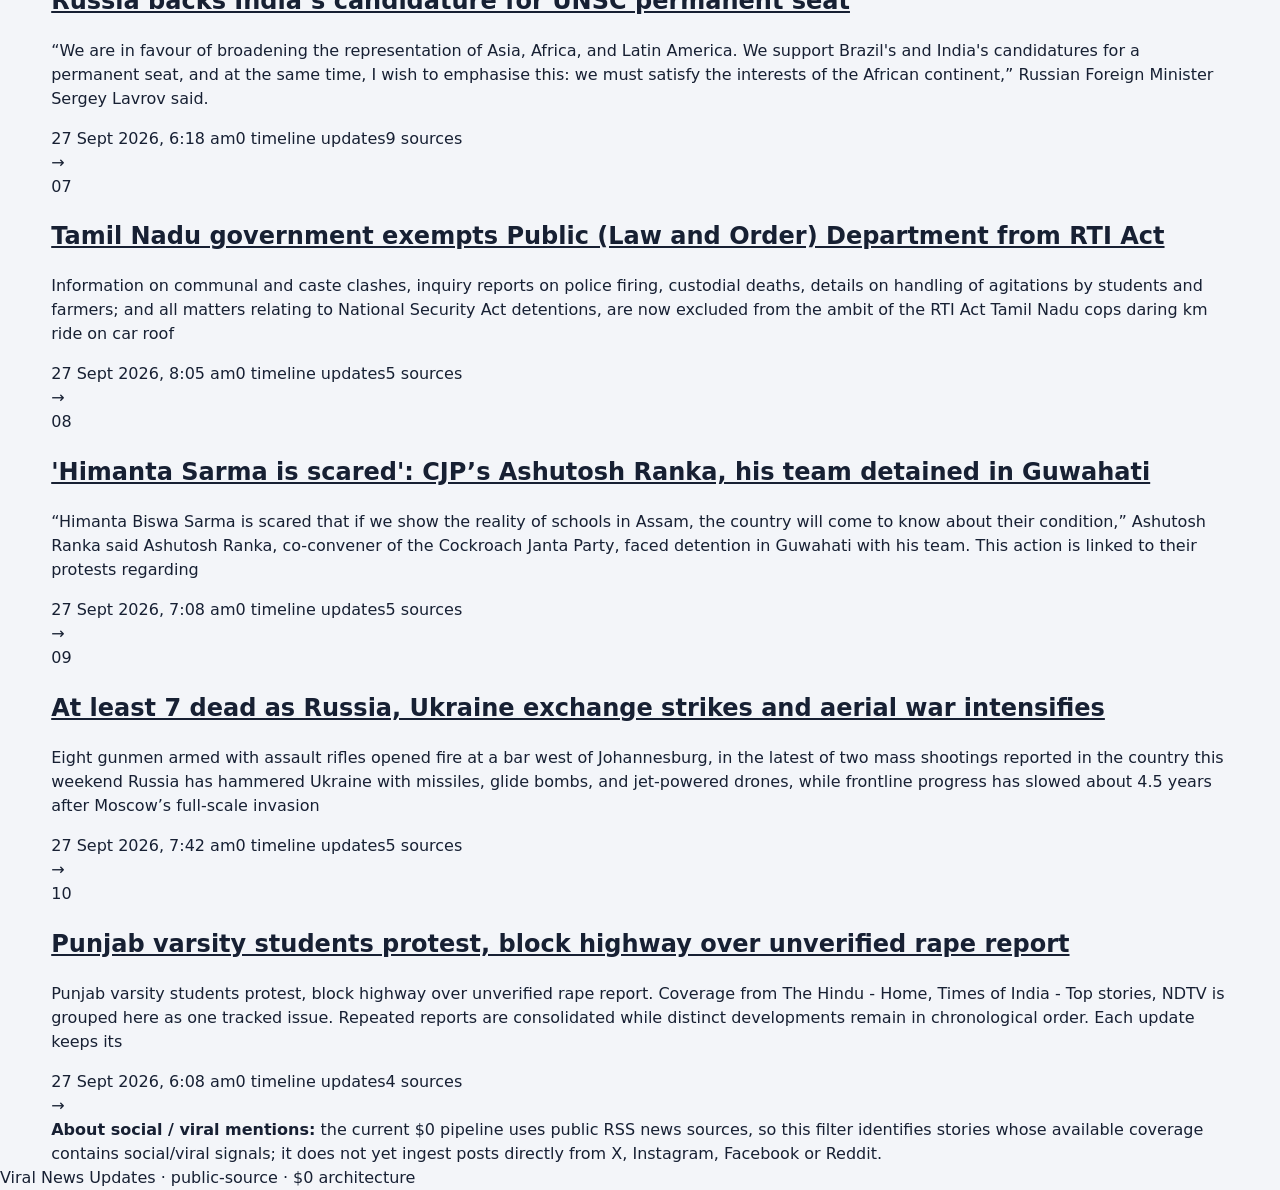
==== commit 377e95f5: "feat: simplify Top 10 homepage" ====
--- a/index.html
+++ b/index.html
@@ -1,59 +1,15 @@
-<!doctype html>
-<html lang="en">
-<head>
-<meta charset="utf-8">
-<meta name="viewport" content="width=device-width,initial-scale=1">
-<title>Viral News Updates</title>
-<link rel="stylesheet" href="styles.css">
-</head>
-<body>
-<header class="site-header">
-  <div class="container header-inner">
-    <a class="brand" href="./"><span class="brand-mark">V</span> Viral News Updates</a>
-    <nav class="nav-links"><a href="control.html">Control</a><a href="pipeline.html">How it works</a></nav>
-  </div>
-</header>
-
+<!doctype html><html lang="en"><head><meta charset="utf-8"><meta name="viewport" content="width=device-width,initial-scale=1"><title>Viral News Updates</title><link rel="stylesheet" href="styles.css"></head><body>
+<header class="simple-header"><a href="./">Viral News Updates</a><div id="last-updated">Loading...</div></header>
 <main class="container">
-  <section class="masthead">
-    <div>
-      <div class="eyebrow">INDIA · DAILY PULSE</div>
-      <h1>Top 10 News</h1>
-      <p>What is drawing attention today — with the story kept alive beyond the first headline.</p>
-    </div>
-    <div class="updated-card"><span class="live-dot"></span><span id="last-updated">Loading...</span></div>
-  </section>
-
-  <section class="date-rail">
-    <div class="rail-label">Browse day</div>
-    <div id="day-chips" class="day-chips"></div>
-  </section>
-
-  <section class="controls-panel">
-    <label><span>Day</span><select id="day"><option value="">Latest</option></select></label>
-    <label><span>Category</span><select id="category"></select></label>
-    <label class="search-field"><span>Search</span><input id="search" type="search" placeholder="Search headlines, topics or categories..."></label>
-  </section>
-
-  <section class="section-head">
-    <div><span class="eyebrow">THE DAILY TEN</span><h2>Stories to know</h2></div>
-    <div id="count" class="count-label"></div>
-  </section>
-
-  <div id="coverage" class="coverage-bar"></div>
-  <section id="issues" class="news-grid"></section>
-
-  <section class="follow-banner">
-    <div>
-      <span class="eyebrow">FOLLOW THE STORY</span>
-      <h2>One issue, many updates.</h2>
-      <p>Open a story to see a chronological timeline, source links and the latest documented developments.</p>
-    </div>
-    <a href="pipeline.html" class="text-link">See the pipeline →</a>
-  </section>
+<section class="page-intro"><h1>Top 10 News</h1><p>Daily headlines and the documented updates behind them.</p></section>
+<section class="filters">
+<label><span>Search news</span><input id="search" type="search" placeholder="Search headline or topic"></label>
+<label><span>Date</span><select id="day"><option value="">Latest</option></select></label>
+<label><span>Category</span><select id="category"></select></label>
+<label><span>Signal</span><select id="signal"><option value="All">All signals</option><option value="Social / viral mentions">Social / viral mentions</option><option value="News coverage">News coverage</option></select></label>
+</section>
+<div class="list-head"><h2>Today's stories</h2><span id="count"></span></div>
+<section id="issues" class="news-list"></section>
+<section class="note"><strong>About social / viral mentions:</strong> the current $0 pipeline uses public RSS news sources, so this filter identifies stories whose available coverage contains social/viral signals; it does not yet ingest posts directly from X, Instagram, Facebook or Reddit.</section>
 </main>
-
-<footer class="footer"><div class="container">Viral News Updates · public-source, $0 architecture</div></footer>
-<script src="app.js"></script>
-</body>
-</html>+<footer>Viral News Updates · public-source · $0 architecture</footer><script src="app.js"></script></body></html>
--- a/styles.css
+++ b/styles.css
@@ -1,2 +1,38 @@
-:root{font-family:Inter,system-ui,-apple-system,BlinkMacSystemFont,"Segoe UI",sans-serif;color:#172033;background:#f6f7fb;line-height:1.5}
-*{box-sizing:border-box}body{margin:0}.container{width:min(1120px,92%);margin:auto}.site-header{background:#101828;color:#fff}.header-inner{min-height:68px;display:flex;align-items:center;justify-content:space-between;gap:20px}.brand{color:#fff;text-decoration:none;font-size:1.2rem;font-weight:800}.tagline{font-size:.9rem;color:#cbd5e1}.hero{padding:52px 0 30px;display:flex;justify-content:space-between;gap:30px}.eyebrow{font-size:.75rem;font-weight:800;letter-spacing:.12em;color:#667085}.hero h1{font-size:clamp(2rem,5vw,3.5rem);line-height:1.05;max-width:760px;margin:8px 0 18px}.hero-copy{max-width:720px;color:#475467;font-size:1.08rem}.last-updated{align-self:flex-end;white-space:nowrap;color:#667085;font-size:.85rem}.controls{background:#fff;border:1px solid #e4e7ec;border-radius:14px;padding:16px;display:grid;grid-template-columns:1fr 2fr;gap:12px;margin-bottom:36px}.controls label{display:flex;flex-direction:column;gap:6px;font-size:.8rem;font-weight:700;color:#475467}.controls input,.controls select{padding:11px 12px;border:1px solid #d0d5dd;border-radius:9px;background:#fff;font:inherit;color:#101828}.section-heading{display:flex;justify-content:space-between;align-items:center;margin-bottom:14px}.section-heading h2{margin:0}.section-heading span{color:#667085;font-size:.9rem}.issue-grid{display:grid;grid-template-columns:repeat(2,1fr);gap:16px}.card{background:#fff;border:1px solid #e4e7ec;border-radius:14px;padding:20px;text-decoration:none;color:inherit;transition:transform .12s ease,box-shadow .12s ease}.card:hover{transform:translateY(-2px);box-shadow:0 8px 24px rgba(16,24,40,.08)}.rank{font-size:.75rem;color:#667085;font-weight:800}.card h3{margin:7px 0 10px;font-size:1.15rem}.card p{color:#475467;margin:0 0 15px}.meta{display:flex;flex-wrap:wrap;gap:7px}.pill{border-radius:999px;background:#eef2ff;padding:4px 9px;font-size:.72rem;font-weight:700}.method{margin:48px 0;padding:22px;background:#fff;border:1px solid #e4e7ec;border-radius:14px;color:#475467}.method h2{margin-top:0;color:#172033}.footer{margin-top:50px;padding:28px 0;border-top:1px solid #e4e7ec;color:#667085;font-size:.85rem}@media(max-width:720px){.hero{display:block}.last-updated{margin-top:15px}.controls,.issue-grid{grid-template-columns:1fr}.tagline{display:none}}
+:root{font-family:Inter,ui-sans-serif,system-ui,-apple-system,BlinkMacSystemFont,"Segoe UI",sans-serif;color:#172033;background:#f3f5f9;line-height:1.5;--ink:#172033;--muted:#697386;--line:#e3e7ef;--card:#fff;--accent:#365cff;--soft:#eef2ff}
+*{box-sizing:border-box}html{scroll-behavior:smooth}body{margin:0}a{color:inherit}.container{width:min(1180px,92%);margin:auto}
+.site-header{background:#101828;color:#fff;border-bottom:1px solid rgba(255,255,255,.08)}
+.header-inner{min-height:72px;display:flex;align-items:center;justify-content:space-between;gap:18px}
+.brand{display:flex;align-items:center;gap:10px;color:#fff;text-decoration:none;font-weight:850;letter-spacing:-.02em}.brand-mark{display:grid;place-items:center;width:34px;height:34px;border-radius:10px;background:#fff;color:#101828;font-weight:950}
+.nav-links{display:flex;align-items:center;gap:20px}.nav-links a,.back-link{color:#d5dbe7;text-decoration:none;font-size:.9rem}.back-link:hover,.nav-links a:hover{color:#fff}
+.masthead{padding:56px 0 28px;display:flex;justify-content:space-between;gap:28px;align-items:flex-end}.eyebrow{font-size:.72rem;font-weight:850;letter-spacing:.13em;color:#7a8496}
+.masthead h1{font-size:clamp(2.4rem,6vw,4.7rem);line-height:.98;letter-spacing:-.055em;margin:10px 0 14px}.masthead p{margin:0;max-width:650px;color:#596579;font-size:1.06rem}
+.updated-card{white-space:nowrap;background:#fff;border:1px solid var(--line);border-radius:999px;padding:10px 14px;color:#5b6677;font-size:.82rem;box-shadow:0 5px 18px rgba(16,24,40,.04)}.live-dot{display:inline-block;width:8px;height:8px;border-radius:50%;background:#35a66b;margin-right:8px}
+.date-rail{display:flex;gap:14px;align-items:center;overflow:auto;padding:4px 0 18px}.rail-label{font-size:.78rem;font-weight:800;color:#7a8496;white-space:nowrap}.day-chips{display:flex;gap:8px}
+.day-chip{border:1px solid var(--line);background:#fff;color:#606c7f;border-radius:999px;padding:8px 13px;font:inherit;font-size:.78rem;font-weight:750;white-space:nowrap;cursor:pointer}.day-chip:hover,.day-chip.active{background:#101828;color:#fff;border-color:#101828}
+.controls-panel{display:grid;grid-template-columns:190px 190px 1fr;gap:10px;background:#fff;border:1px solid var(--line);border-radius:18px;padding:12px;margin:4px 0 34px;box-shadow:0 8px 24px rgba(16,24,40,.04)}
+.controls-panel label{display:flex;flex-direction:column;gap:5px;padding:2px 4px}.controls-panel label span{font-size:.7rem;text-transform:uppercase;letter-spacing:.08em;font-weight:850;color:#7a8496}.controls-panel select,.controls-panel input{width:100%;padding:11px 12px;border:1px solid #d4d9e3;border-radius:11px;background:#fff;font:inherit;color:#172033}
+.controls-panel input:focus,.controls-panel select:focus{outline:2px solid #dce4ff;border-color:#a7b8ff}.search-field{min-width:0}
+.section-head{display:flex;justify-content:space-between;align-items:end;margin-bottom:12px}.section-head h2,.timeline-heading h2{margin:4px 0 0;font-size:1.65rem;letter-spacing:-.03em}.count-label{font-size:.86rem;color:#7a8496;font-weight:750}
+.coverage-bar{display:flex;gap:10px;align-items:center;flex-wrap:wrap;color:#6d7688;font-size:.78rem;margin-bottom:12px}.coverage-bar span{padding:7px 10px;border:1px solid var(--line);border-radius:999px;background:#fff}.coverage-bar strong{color:#172033;margin-right:3px}
+.news-grid{display:grid;grid-template-columns:repeat(12,1fr);gap:15px}
+.news-card{grid-column:span 4;background:var(--card);border:1px solid var(--line);border-radius:20px;padding:19px;text-decoration:none;display:flex;flex-direction:column;min-height:235px;box-shadow:0 7px 22px rgba(16,24,40,.035);transition:transform .16s ease,box-shadow .16s ease,border-color .16s ease}
+.news-card:hover{transform:translateY(-4px);box-shadow:0 15px 36px rgba(16,24,40,.09);border-color:#cdd4e0}.news-card.featured{grid-column:span 8;min-height:320px;padding:28px}
+.card-top{display:flex;align-items:center;gap:8px;color:#747e8e;font-size:.72rem;font-weight:800;text-transform:uppercase;letter-spacing:.06em}.rank-badge{display:grid;place-items:center;min-width:34px;height:28px;padding:0 8px;border-radius:9px;background:#101828;color:#fff;font-size:.73rem}
+.category-dot{width:8px;height:8px;border-radius:50%;background:#93a1b4}.category-dot.sports{background:#7b61ff}.category-dot.technology{background:#2c8cff}.category-dot.business{background:#37a26b}.category-dot.crime-safety{background:#e26c52}.category-dot.karnataka{background:#e7a93e}.category-dot.politics-government{background:#d14d83}.category-dot.world{background:#75839a}
+.category-label{color:#667085}.news-card h3{font-size:1.15rem;line-height:1.16;letter-spacing:-.025em;margin:14px 0 10px}.featured h3{font-size:clamp(1.55rem,2.4vw,2.2rem);max-width:820px}
+.news-card p{color:#566174;margin:0;display:-webkit-box;-webkit-line-clamp:4;-webkit-box-orient:vertical;overflow:hidden}.featured p{-webkit-line-clamp:5;font-size:1rem;max-width:850px}
+.card-bottom{display:flex;gap:8px;flex-wrap:wrap;margin-top:auto;padding-top:18px;color:#7b8494;font-size:.7rem;font-weight:750}.card-bottom span{padding-right:8px;border-right:1px solid #e1e5eb}.card-bottom span:last-child{border-right:0}
+.empty-state{grid-column:1/-1;background:#fff;border:1px dashed #cbd2df;border-radius:20px;padding:60px 20px;text-align:center}.empty-state h3{margin:8px 0 5px}.empty-state p{color:#6b7687}.empty-icon{font-size:1.6rem;color:#8490a3}
+.follow-banner{margin:58px 0 16px;padding:26px;border:1px solid #dbe0ea;background:#101828;color:#fff;border-radius:22px;display:flex;justify-content:space-between;align-items:end;gap:20px}.follow-banner .eyebrow{color:#9da8bb}.follow-banner h2{margin:5px 0 8px;font-size:1.7rem}.follow-banner p{margin:0;color:#c3cad6;max-width:650px}.text-link{color:#3157d6;text-decoration:none;font-weight:800}.follow-banner .text-link{color:#fff;white-space:nowrap}
+.footer{margin-top:34px;padding:26px 0;border-top:1px solid var(--line);color:#7b8494;font-size:.8rem}
+.issue-hero{padding:56px 0 32px;max-width:970px}.issue-hero h1{font-size:clamp(2.1rem,5vw,4rem);line-height:1.02;letter-spacing:-.045em;margin:10px 0 18px}.issue-summary{font-size:1.07rem;color:#556175;max-width:900px}
+.issue-stats{display:flex;gap:10px;flex-wrap:wrap;margin-top:25px}.issue-stats div{padding:13px 15px;background:#fff;border:1px solid var(--line);border-radius:14px}.issue-stats strong,.issue-stats span{display:block}.issue-stats strong{font-size:1rem}.issue-stats span{font-size:.72rem;color:#788294;margin-top:2px}
+.issue-grid-layout{display:grid;grid-template-columns:minmax(0,1fr) 310px;gap:28px;align-items:start}.timeline-heading{display:flex;justify-content:space-between;align-items:end;margin-bottom:16px}.timeline-heading>span{font-size:.8rem;color:#7b8494}
+.timeline{position:relative;padding-left:28px}.timeline:before{content:"";position:absolute;left:12px;top:0;bottom:0;width:2px;background:#dce1e9}.timeline-item{position:relative;margin-bottom:17px}
+.timeline-marker{position:absolute;left:-28px;top:14px;width:26px;height:26px;border-radius:50%;background:#fff;border:2px solid #aab4c5;display:grid;place-items:center;z-index:1}.timeline-marker span{font-size:.62rem;font-weight:850;color:#697386}
+.timeline-card{background:#fff;border:1px solid var(--line);border-radius:17px;padding:17px 18px;box-shadow:0 6px 18px rgba(16,24,40,.025)}.timeline-meta{display:flex;gap:6px;flex-wrap:wrap;color:#7a8495;font-size:.72rem;font-weight:750}.timeline-card h3{font-size:1rem;line-height:1.3;margin:8px 0}.timeline-card p{margin:0;color:#5c6677;font-size:.9rem}
+.source-row{display:flex;flex-wrap:wrap;gap:7px;margin-top:13px}.source-chip{padding:7px 9px;border:1px solid #d9deea;border-radius:999px;color:#3157d6;text-decoration:none;font-size:.69rem;font-weight:800;background:#fbfcff}.source-chip:hover{background:#eef2ff}
+.issue-side{display:grid;gap:12px;position:sticky;top:18px}.side-card{background:#fff;border:1px solid var(--line);border-radius:17px;padding:17px}.side-card p{color:#626d7e;font-size:.88rem;margin:10px 0 0}
+.side-row{display:flex;flex-direction:column;gap:3px;padding-top:13px;margin-top:13px;border-top:1px solid #edf0f4}.side-row span{font-size:.7rem;color:#7e8796}.side-row strong{font-size:.82rem}.source-list{display:grid;gap:8px;margin-top:11px}.source-list a{font-size:.74rem;font-weight:750;color:#3157d6;text-decoration:none}.source-list span{font-size:.75rem;color:#7e8796}.back-story{display:inline-block;margin:24px 0 44px}.not-found{padding:80px 0}.not-found h1{margin-bottom:12px}
+@media(max-width:900px){.news-card{grid-column:span 6}.news-card.featured{grid-column:span 12}.issue-grid-layout{grid-template-columns:1fr}.issue-side{position:static}.controls-panel{grid-template-columns:1fr 1fr}.search-field{grid-column:1/-1}}
+@media(max-width:640px){.container{width:min(94%,1180px)}.nav-links{display:none}.masthead{display:block;padding-top:38px}.updated-card{display:inline-block;margin-top:18px}.date-rail{display:block}.rail-label{margin-bottom:8px}.controls-panel{grid-template-columns:1fr}.search-field{grid-column:auto}.news-grid{grid-template-columns:1fr}.news-card,.news-card.featured{grid-column:auto;min-height:220px}.featured h3{font-size:1.55rem}.follow-banner{display:block}.follow-banner .text-link{display:inline-block;margin-top:18px}.issue-hero{padding-top:38px}.issue-grid-layout{gap:18px}.timeline{padding-left:22px}.timeline:before{left:9px}.timeline-marker{left:-22px;width:20px;height:20px;top:16px}.timeline-card{padding:15px}.issue-stats div{flex:1 1 140px}}
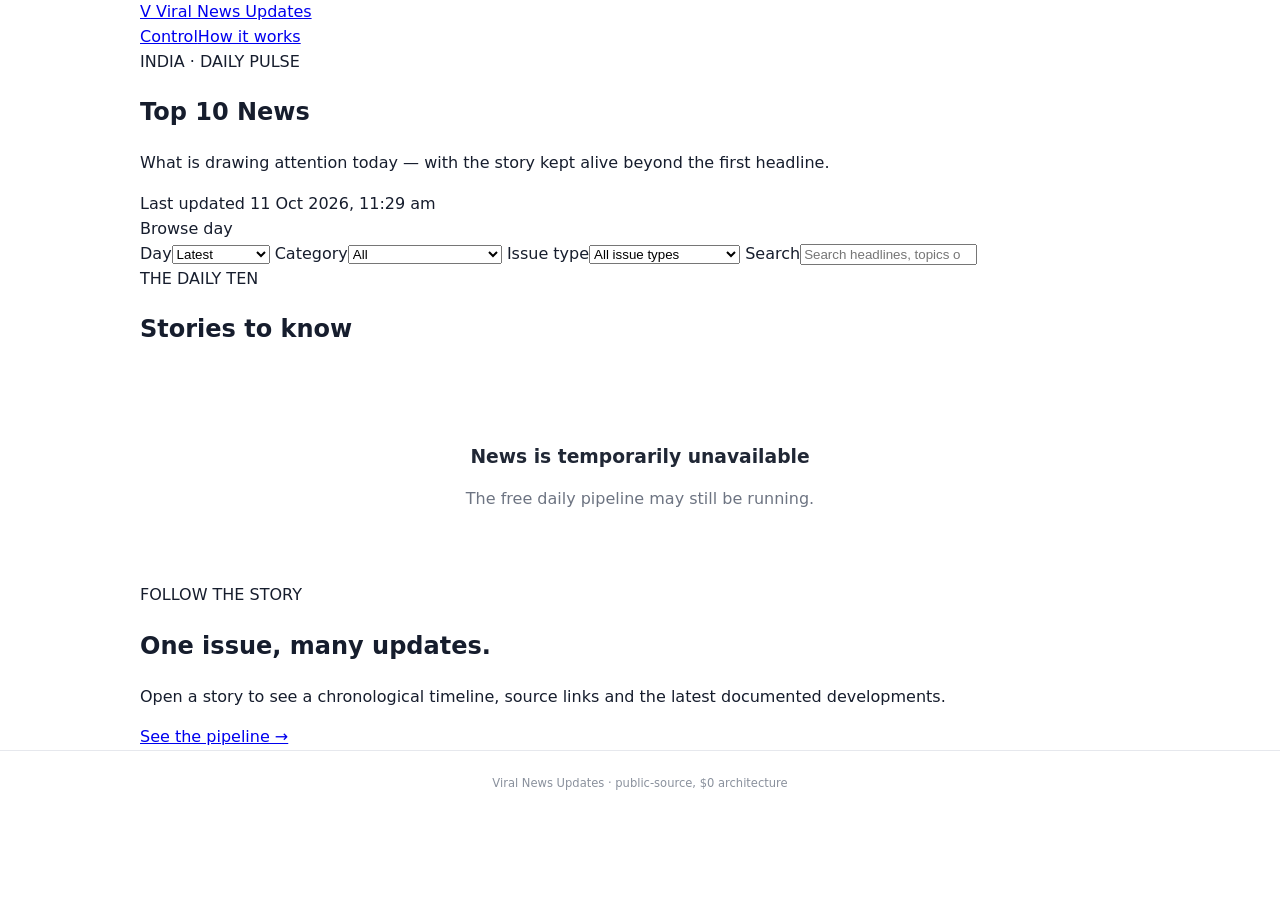
==== commit 5bb10cb0: "feat: add issue-type filter to news homepage" ====
--- a/index.html
+++ b/index.html
@@ -1,15 +1,60 @@
-<!doctype html><html lang="en"><head><meta charset="utf-8"><meta name="viewport" content="width=device-width,initial-scale=1"><title>Viral News Updates</title><link rel="stylesheet" href="styles.css"></head><body>
-<header class="simple-header"><a href="./">Viral News Updates</a><div id="last-updated">Loading...</div></header>
+<!doctype html>
+<html lang="en">
+<head>
+<meta charset="utf-8">
+<meta name="viewport" content="width=device-width,initial-scale=1">
+<title>Viral News Updates</title>
+<link rel="stylesheet" href="styles.css">
+</head>
+<body>
+<header class="site-header">
+  <div class="container header-inner">
+    <a class="brand" href="./"><span class="brand-mark">V</span> Viral News Updates</a>
+    <nav class="nav-links"><a href="control.html">Control</a><a href="pipeline.html">How it works</a></nav>
+  </div>
+</header>
+
 <main class="container">
-<section class="page-intro"><h1>Top 10 News</h1><p>Daily headlines and the documented updates behind them.</p></section>
-<section class="filters">
-<label><span>Search news</span><input id="search" type="search" placeholder="Search headline or topic"></label>
-<label><span>Date</span><select id="day"><option value="">Latest</option></select></label>
-<label><span>Category</span><select id="category"></select></label>
-<label><span>Signal</span><select id="signal"><option value="All">All signals</option><option value="Social / viral mentions">Social / viral mentions</option><option value="News coverage">News coverage</option></select></label>
-</section>
-<div class="list-head"><h2>Today's stories</h2><span id="count"></span></div>
-<section id="issues" class="news-list"></section>
-<section class="note"><strong>About social / viral mentions:</strong> the current $0 pipeline uses public RSS news sources, so this filter identifies stories whose available coverage contains social/viral signals; it does not yet ingest posts directly from X, Instagram, Facebook or Reddit.</section>
+  <section class="masthead">
+    <div>
+      <div class="eyebrow">INDIA · DAILY PULSE</div>
+      <h1>Top 10 News</h1>
+      <p>What is drawing attention today — with the story kept alive beyond the first headline.</p>
+    </div>
+    <div class="updated-card"><span class="live-dot"></span><span id="last-updated">Loading...</span></div>
+  </section>
+
+  <section class="date-rail">
+    <div class="rail-label">Browse day</div>
+    <div id="day-chips" class="day-chips"></div>
+  </section>
+
+  <section class="controls-panel">
+    <label><span>Day</span><select id="day"><option value="">Latest</option></select></label>
+    <label><span>Category</span><select id="category"></select></label>
+    <label><span>Issue type</span><select id="issue-type"><option value="All">All issue types</option><option value="Infrastructure">Infrastructure</option><option value="Police & corruption">Police & corruption</option><option value="Politics & governance">Politics & governance</option><option value="Business & economy">Business & economy</option><option value="Technology">Technology</option><option value="Sports">Sports</option><option value="Public safety">Public safety</option><option value="Other">Other</option></select></label>
+    <label class="search-field"><span>Search</span><input id="search" type="search" placeholder="Search headlines, topics or categories..."></label>
+  </section>
+
+  <section class="section-head">
+    <div><span class="eyebrow">THE DAILY TEN</span><h2>Stories to know</h2></div>
+    <div id="count" class="count-label"></div>
+  </section>
+
+  <div id="coverage" class="coverage-bar"></div>
+  <section id="issues" class="news-grid"></section>
+
+  <section class="follow-banner">
+    <div>
+      <span class="eyebrow">FOLLOW THE STORY</span>
+      <h2>One issue, many updates.</h2>
+      <p>Open a story to see a chronological timeline, source links and the latest documented developments.</p>
+    </div>
+    <a href="pipeline.html" class="text-link">See the pipeline →</a>
+  </section>
 </main>
-<footer>Viral News Updates · public-source · $0 architecture</footer><script src="app.js"></script></body></html>+
+<footer class="footer"><div class="container">Viral News Updates · public-source, $0 architecture</div></footer>
+<script src="app.js"></script>
+</body>
+</html>
--- a/styles.css
+++ b/styles.css
@@ -1,38 +1,10 @@
-:root{font-family:Inter,ui-sans-serif,system-ui,-apple-system,BlinkMacSystemFont,"Segoe UI",sans-serif;color:#172033;background:#f3f5f9;line-height:1.5;--ink:#172033;--muted:#697386;--line:#e3e7ef;--card:#fff;--accent:#365cff;--soft:#eef2ff}
-*{box-sizing:border-box}html{scroll-behavior:smooth}body{margin:0}a{color:inherit}.container{width:min(1180px,92%);margin:auto}
-.site-header{background:#101828;color:#fff;border-bottom:1px solid rgba(255,255,255,.08)}
-.header-inner{min-height:72px;display:flex;align-items:center;justify-content:space-between;gap:18px}
-.brand{display:flex;align-items:center;gap:10px;color:#fff;text-decoration:none;font-weight:850;letter-spacing:-.02em}.brand-mark{display:grid;place-items:center;width:34px;height:34px;border-radius:10px;background:#fff;color:#101828;font-weight:950}
-.nav-links{display:flex;align-items:center;gap:20px}.nav-links a,.back-link{color:#d5dbe7;text-decoration:none;font-size:.9rem}.back-link:hover,.nav-links a:hover{color:#fff}
-.masthead{padding:56px 0 28px;display:flex;justify-content:space-between;gap:28px;align-items:flex-end}.eyebrow{font-size:.72rem;font-weight:850;letter-spacing:.13em;color:#7a8496}
-.masthead h1{font-size:clamp(2.4rem,6vw,4.7rem);line-height:.98;letter-spacing:-.055em;margin:10px 0 14px}.masthead p{margin:0;max-width:650px;color:#596579;font-size:1.06rem}
-.updated-card{white-space:nowrap;background:#fff;border:1px solid var(--line);border-radius:999px;padding:10px 14px;color:#5b6677;font-size:.82rem;box-shadow:0 5px 18px rgba(16,24,40,.04)}.live-dot{display:inline-block;width:8px;height:8px;border-radius:50%;background:#35a66b;margin-right:8px}
-.date-rail{display:flex;gap:14px;align-items:center;overflow:auto;padding:4px 0 18px}.rail-label{font-size:.78rem;font-weight:800;color:#7a8496;white-space:nowrap}.day-chips{display:flex;gap:8px}
-.day-chip{border:1px solid var(--line);background:#fff;color:#606c7f;border-radius:999px;padding:8px 13px;font:inherit;font-size:.78rem;font-weight:750;white-space:nowrap;cursor:pointer}.day-chip:hover,.day-chip.active{background:#101828;color:#fff;border-color:#101828}
-.controls-panel{display:grid;grid-template-columns:190px 190px 1fr;gap:10px;background:#fff;border:1px solid var(--line);border-radius:18px;padding:12px;margin:4px 0 34px;box-shadow:0 8px 24px rgba(16,24,40,.04)}
-.controls-panel label{display:flex;flex-direction:column;gap:5px;padding:2px 4px}.controls-panel label span{font-size:.7rem;text-transform:uppercase;letter-spacing:.08em;font-weight:850;color:#7a8496}.controls-panel select,.controls-panel input{width:100%;padding:11px 12px;border:1px solid #d4d9e3;border-radius:11px;background:#fff;font:inherit;color:#172033}
-.controls-panel input:focus,.controls-panel select:focus{outline:2px solid #dce4ff;border-color:#a7b8ff}.search-field{min-width:0}
-.section-head{display:flex;justify-content:space-between;align-items:end;margin-bottom:12px}.section-head h2,.timeline-heading h2{margin:4px 0 0;font-size:1.65rem;letter-spacing:-.03em}.count-label{font-size:.86rem;color:#7a8496;font-weight:750}
-.coverage-bar{display:flex;gap:10px;align-items:center;flex-wrap:wrap;color:#6d7688;font-size:.78rem;margin-bottom:12px}.coverage-bar span{padding:7px 10px;border:1px solid var(--line);border-radius:999px;background:#fff}.coverage-bar strong{color:#172033;margin-right:3px}
-.news-grid{display:grid;grid-template-columns:repeat(12,1fr);gap:15px}
-.news-card{grid-column:span 4;background:var(--card);border:1px solid var(--line);border-radius:20px;padding:19px;text-decoration:none;display:flex;flex-direction:column;min-height:235px;box-shadow:0 7px 22px rgba(16,24,40,.035);transition:transform .16s ease,box-shadow .16s ease,border-color .16s ease}
-.news-card:hover{transform:translateY(-4px);box-shadow:0 15px 36px rgba(16,24,40,.09);border-color:#cdd4e0}.news-card.featured{grid-column:span 8;min-height:320px;padding:28px}
-.card-top{display:flex;align-items:center;gap:8px;color:#747e8e;font-size:.72rem;font-weight:800;text-transform:uppercase;letter-spacing:.06em}.rank-badge{display:grid;place-items:center;min-width:34px;height:28px;padding:0 8px;border-radius:9px;background:#101828;color:#fff;font-size:.73rem}
-.category-dot{width:8px;height:8px;border-radius:50%;background:#93a1b4}.category-dot.sports{background:#7b61ff}.category-dot.technology{background:#2c8cff}.category-dot.business{background:#37a26b}.category-dot.crime-safety{background:#e26c52}.category-dot.karnataka{background:#e7a93e}.category-dot.politics-government{background:#d14d83}.category-dot.world{background:#75839a}
-.category-label{color:#667085}.news-card h3{font-size:1.15rem;line-height:1.16;letter-spacing:-.025em;margin:14px 0 10px}.featured h3{font-size:clamp(1.55rem,2.4vw,2.2rem);max-width:820px}
-.news-card p{color:#566174;margin:0;display:-webkit-box;-webkit-line-clamp:4;-webkit-box-orient:vertical;overflow:hidden}.featured p{-webkit-line-clamp:5;font-size:1rem;max-width:850px}
-.card-bottom{display:flex;gap:8px;flex-wrap:wrap;margin-top:auto;padding-top:18px;color:#7b8494;font-size:.7rem;font-weight:750}.card-bottom span{padding-right:8px;border-right:1px solid #e1e5eb}.card-bottom span:last-child{border-right:0}
-.empty-state{grid-column:1/-1;background:#fff;border:1px dashed #cbd2df;border-radius:20px;padding:60px 20px;text-align:center}.empty-state h3{margin:8px 0 5px}.empty-state p{color:#6b7687}.empty-icon{font-size:1.6rem;color:#8490a3}
-.follow-banner{margin:58px 0 16px;padding:26px;border:1px solid #dbe0ea;background:#101828;color:#fff;border-radius:22px;display:flex;justify-content:space-between;align-items:end;gap:20px}.follow-banner .eyebrow{color:#9da8bb}.follow-banner h2{margin:5px 0 8px;font-size:1.7rem}.follow-banner p{margin:0;color:#c3cad6;max-width:650px}.text-link{color:#3157d6;text-decoration:none;font-weight:800}.follow-banner .text-link{color:#fff;white-space:nowrap}
-.footer{margin-top:34px;padding:26px 0;border-top:1px solid var(--line);color:#7b8494;font-size:.8rem}
-.issue-hero{padding:56px 0 32px;max-width:970px}.issue-hero h1{font-size:clamp(2.1rem,5vw,4rem);line-height:1.02;letter-spacing:-.045em;margin:10px 0 18px}.issue-summary{font-size:1.07rem;color:#556175;max-width:900px}
-.issue-stats{display:flex;gap:10px;flex-wrap:wrap;margin-top:25px}.issue-stats div{padding:13px 15px;background:#fff;border:1px solid var(--line);border-radius:14px}.issue-stats strong,.issue-stats span{display:block}.issue-stats strong{font-size:1rem}.issue-stats span{font-size:.72rem;color:#788294;margin-top:2px}
-.issue-grid-layout{display:grid;grid-template-columns:minmax(0,1fr) 310px;gap:28px;align-items:start}.timeline-heading{display:flex;justify-content:space-between;align-items:end;margin-bottom:16px}.timeline-heading>span{font-size:.8rem;color:#7b8494}
-.timeline{position:relative;padding-left:28px}.timeline:before{content:"";position:absolute;left:12px;top:0;bottom:0;width:2px;background:#dce1e9}.timeline-item{position:relative;margin-bottom:17px}
-.timeline-marker{position:absolute;left:-28px;top:14px;width:26px;height:26px;border-radius:50%;background:#fff;border:2px solid #aab4c5;display:grid;place-items:center;z-index:1}.timeline-marker span{font-size:.62rem;font-weight:850;color:#697386}
-.timeline-card{background:#fff;border:1px solid var(--line);border-radius:17px;padding:17px 18px;box-shadow:0 6px 18px rgba(16,24,40,.025)}.timeline-meta{display:flex;gap:6px;flex-wrap:wrap;color:#7a8495;font-size:.72rem;font-weight:750}.timeline-card h3{font-size:1rem;line-height:1.3;margin:8px 0}.timeline-card p{margin:0;color:#5c6677;font-size:.9rem}
-.source-row{display:flex;flex-wrap:wrap;gap:7px;margin-top:13px}.source-chip{padding:7px 9px;border:1px solid #d9deea;border-radius:999px;color:#3157d6;text-decoration:none;font-size:.69rem;font-weight:800;background:#fbfcff}.source-chip:hover{background:#eef2ff}
-.issue-side{display:grid;gap:12px;position:sticky;top:18px}.side-card{background:#fff;border:1px solid var(--line);border-radius:17px;padding:17px}.side-card p{color:#626d7e;font-size:.88rem;margin:10px 0 0}
-.side-row{display:flex;flex-direction:column;gap:3px;padding-top:13px;margin-top:13px;border-top:1px solid #edf0f4}.side-row span{font-size:.7rem;color:#7e8796}.side-row strong{font-size:.82rem}.source-list{display:grid;gap:8px;margin-top:11px}.source-list a{font-size:.74rem;font-weight:750;color:#3157d6;text-decoration:none}.source-list span{font-size:.75rem;color:#7e8796}.back-story{display:inline-block;margin:24px 0 44px}.not-found{padding:80px 0}.not-found h1{margin-bottom:12px}
-@media(max-width:900px){.news-card{grid-column:span 6}.news-card.featured{grid-column:span 12}.issue-grid-layout{grid-template-columns:1fr}.issue-side{position:static}.controls-panel{grid-template-columns:1fr 1fr}.search-field{grid-column:1/-1}}
-@media(max-width:640px){.container{width:min(94%,1180px)}.nav-links{display:none}.masthead{display:block;padding-top:38px}.updated-card{display:inline-block;margin-top:18px}.date-rail{display:block}.rail-label{margin-bottom:8px}.controls-panel{grid-template-columns:1fr}.search-field{grid-column:auto}.news-grid{grid-template-columns:1fr}.news-card,.news-card.featured{grid-column:auto;min-height:220px}.featured h3{font-size:1.55rem}.follow-banner{display:block}.follow-banner .text-link{display:inline-block;margin-top:18px}.issue-hero{padding-top:38px}.issue-grid-layout{gap:18px}.timeline{padding-left:22px}.timeline:before{left:9px}.timeline-marker{left:-22px;width:20px;height:20px;top:16px}.timeline-card{padding:15px}.issue-stats div{flex:1 1 140px}}
+:root{font-family:Inter,system-ui,-apple-system,BlinkMacSystemFont,"Segoe UI",sans-serif;color:#161d2d;background:#fff;line-height:1.55;--muted:#6d7482;--line:#e6e8ed}
+*{box-sizing:border-box}body{margin:0;background:#fff}.simple-header{padding:24px 20px 8px;text-align:center}.simple-header a{font-size:1.55rem;font-weight:800;text-decoration:none;color:#111827;letter-spacing:-.03em}.simple-header div{margin-top:3px;font-size:.72rem;color:#8a919d}.container{width:min(1000px,92%);margin:auto}
+.page-intro{text-align:center;padding:44px 0 28px}.page-intro h1{font-size:2.3rem;letter-spacing:-.045em;margin:0 0 7px}.page-intro p{margin:0;color:var(--muted);font-size:.95rem}
+.filters{display:grid;grid-template-columns:minmax(240px,1fr) 170px 180px 200px;gap:10px;padding:12px;background:#f8f9fb;border:1px solid var(--line);border-radius:10px;margin-bottom:34px}.filters label{display:flex;flex-direction:column;gap:5px}.filters span{font-size:.68rem;color:#747b88;font-weight:750;text-transform:uppercase;letter-spacing:.07em}.filters input,.filters select{height:40px;padding:0 11px;border:1px solid #d8dce3;border-radius:7px;background:#fff;color:#202735;font:inherit;font-size:.86rem}.filters input:focus,.filters select:focus{outline:none;border-color:#9aa4b4}
+.list-head{display:flex;justify-content:space-between;align-items:baseline;border-bottom:2px solid #161d2d;padding-bottom:10px}.list-head h2{margin:0;font-size:1.2rem}.list-head span{font-size:.78rem;color:var(--muted)}
+.news-list{border-bottom:1px solid var(--line)}.news-row{display:flex;justify-content:space-between;gap:25px;padding:23px 0;border-bottom:1px solid var(--line)}.news-row:last-child{border-bottom:0}.news-main{display:grid;grid-template-columns:48px minmax(0,1fr);gap:17px;min-width:0}.rank{font-variant-numeric:tabular-nums;color:#9aa1ac;font-size:.78rem;padding-top:3px}.news-row h2{margin:0 0 7px;font-size:1.23rem;line-height:1.28;letter-spacing:-.018em}.news-row h2 a{text-decoration:none;color:#161d2d}.news-row h2 a:hover{text-decoration:underline;text-underline-offset:3px}.news-row p{margin:0 0 10px;color:#606979;font-size:.9rem;max-width:800px;display:-webkit-box;-webkit-line-clamp:3;-webkit-box-orient:vertical;overflow:hidden}.meta{display:flex;flex-wrap:wrap;gap:0;color:#858c98;font-size:.71rem}.meta span{padding-right:10px;margin-right:10px;border-right:1px solid #dfe2e7}.meta span:last-child{border-right:0}.row-arrow{color:#a0a6b0;font-size:1.15rem;padding-top:5px}
+.empty{padding:55px 0;text-align:center;color:var(--muted)}.empty h3{color:#202735;margin-bottom:4px}.note{margin:35px 0 60px;padding:14px 16px;background:#fafbfc;border:1px solid var(--line);border-radius:8px;color:#6b7380;font-size:.75rem}.note strong{color:#3e4654}
+footer{border-top:1px solid var(--line);text-align:center;padding:24px 20px;color:#8a919d;font-size:.72rem}
+@media(max-width:820px){.filters{grid-template-columns:1fr 1fr}.filters label:first-child{grid-column:1/-1}}
+@media(max-width:560px){.container{width:94%}.simple-header{padding-top:18px}.page-intro{padding:34px 0 22px}.page-intro h1{font-size:2rem}.filters{grid-template-columns:1fr}.filters label:first-child{grid-column:auto}.news-main{grid-template-columns:30px minmax(0,1fr);gap:10px}.news-row{gap:8px}.news-row h2{font-size:1.05rem}.news-row p{font-size:.84rem}.row-arrow{display:none}}
